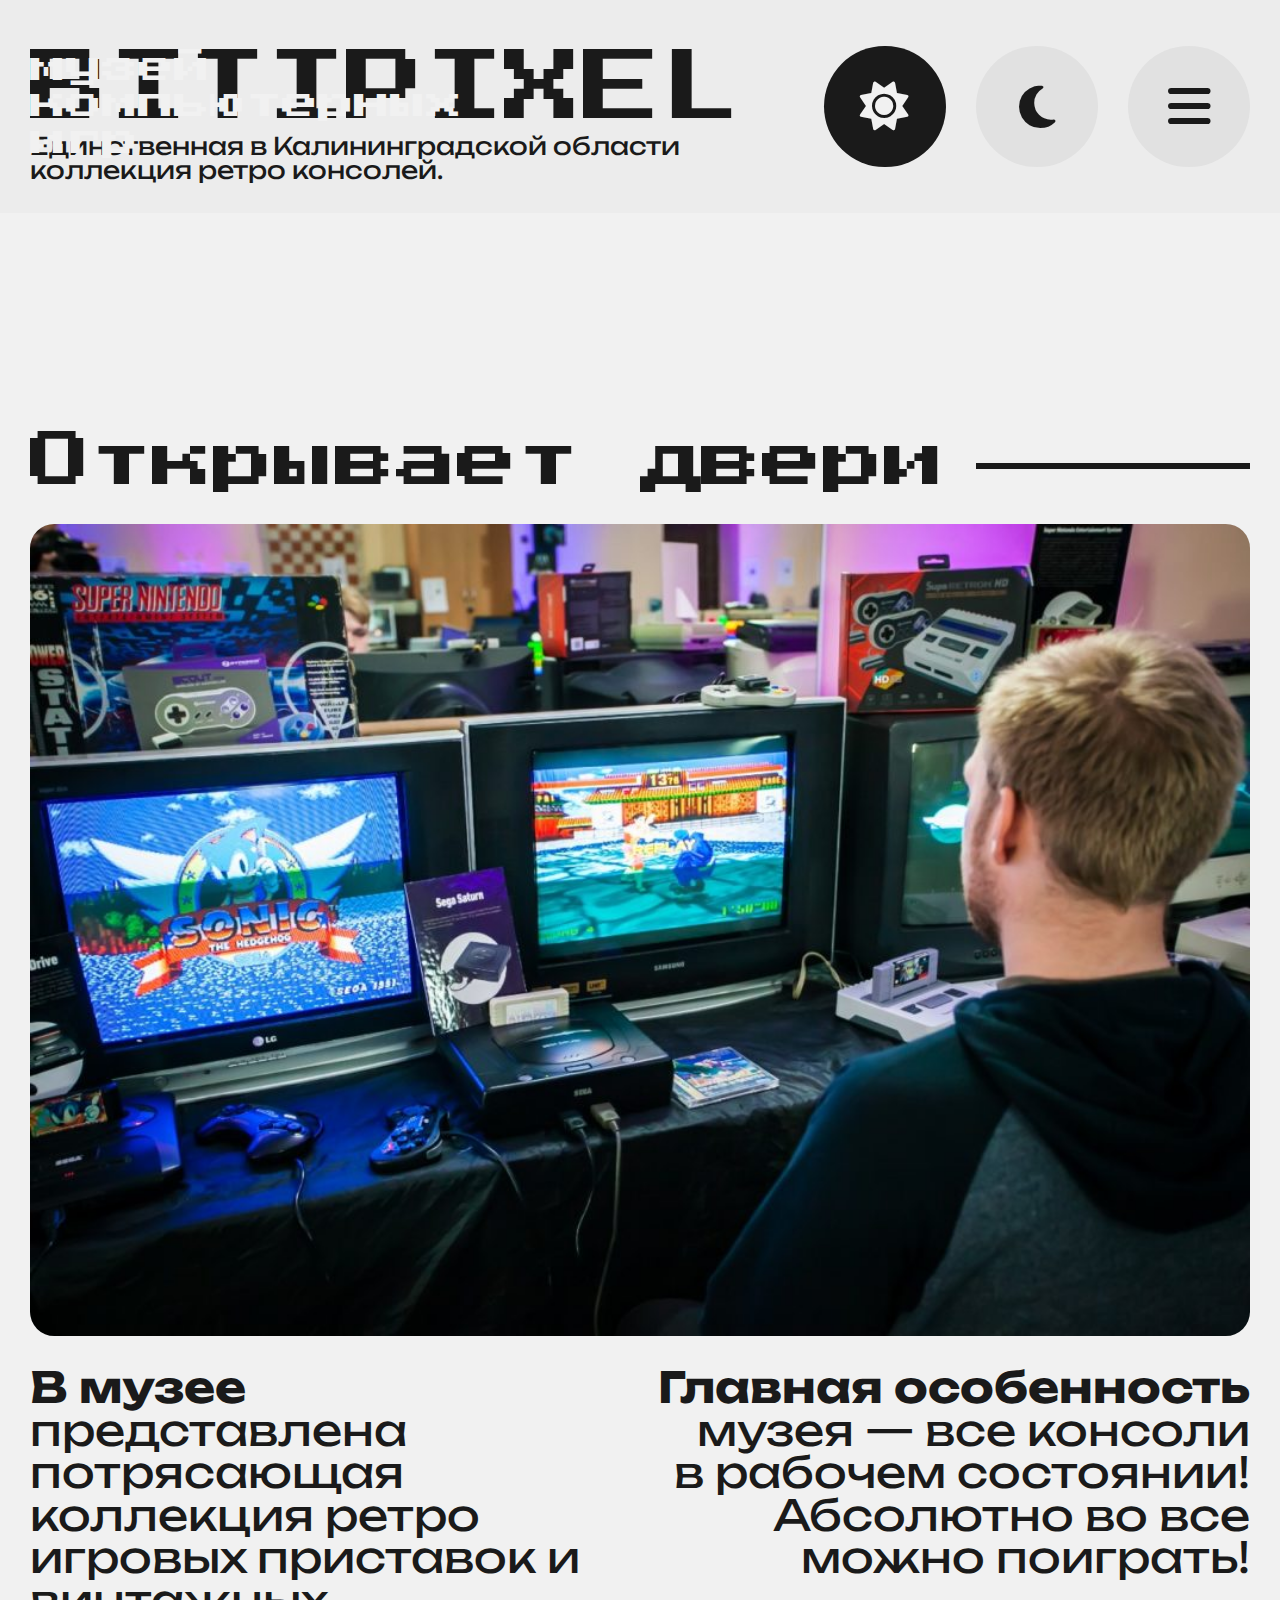
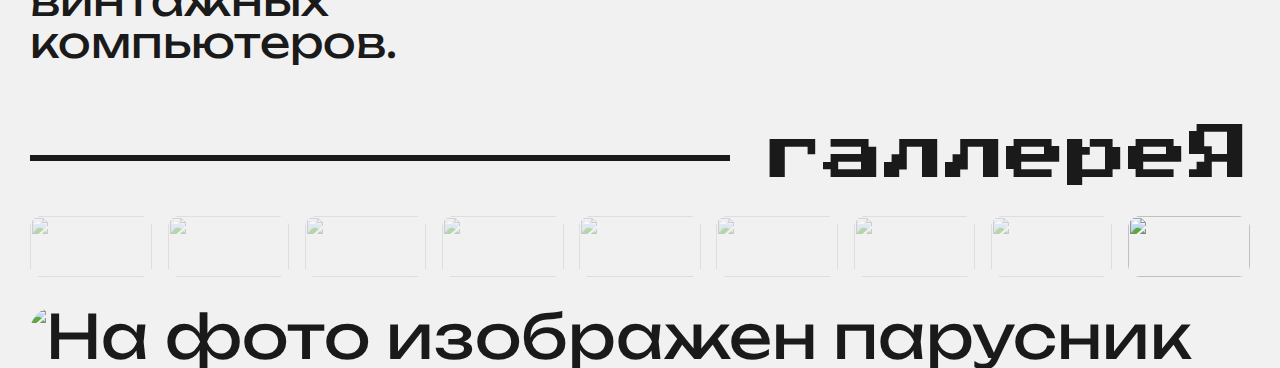
==== app/index.html @ 390ff80f "gallery added" ====
<!DOCTYPE html><html lang="ru"><head><!-- Meta-info--><meta charset="UTF-8"><meta http-equiv="X-UA-Compatible" content="IE=edge"><meta name="viewport" content="width=device-width, initial-scale=1.0"><!-- favicon start ---><link rel="icon" type="image" href="./images/favicon/favicon.svg"><!-- favicon end ---><!-- Stylesheets-links--><link rel="stylesheet" href="./css/style.min.css"><!-- Title and Description--><meta name="description" content="Сайт музея компьютерных игр Bitipixel"><title>Музей компьютерных игр BitIPixel — Главная</title></head><body> <header class="main-header"><div class="main-header__logo"><a class="logo" href="#">bitipixel</a><div class="main-header__title">Единственная в Калининградской области коллекция ретро консолей.</div></div><div class="main-header__buttons"><button class="button__light-theme active-button"></button><button class="button__dark-theme"></button><button class="button__hamburger"></button></div></header><section class="hero-desktop"><video class="desktop-only hero__video" src="../../images/hero-video.webm" width="100%" height="auto" autoplay loop muted></video><p class="hero-desktop__title desktop-only">музей <br> компьютерных <br> игр</p></section><section class="about"><h1 class="about__title title-left">Открывает двери</h1><div class="about__content"><img class="about__image" src="./images/gallery/gallery-image3.jpeg" alt="На фото посетитель играет в приставку"><div class="about__text-container"><p><b>В музее</b> представлена потрясающая коллекция ретро игровых приставок и винтажных компьютеров. 
</p><p class="about__text2"><b>Главная особенность</b> музея — все консоли в рабочем состоянии! Абсолютно во все можно поиграть!</p></div></div></section><section class="gallery"><h2 class="gallery__title title-right">галлереЯ</h2><div class="gallery__switcher"><ul class="previews-list"><li class="preview-item"><img src="../images/gallery/gallery-image1.jpeg" alt=""></li><li class="preview-item"><img src="../images/gallery/gallery-image2.jpeg" alt=""></li><li class="preview-item"><img src="../images/gallery/gallery-image3.jpeg" alt=""></li><li class="preview-item"><img src="../images/gallery/gallery-image4.jpg" alt=""></li><li class="preview-item"><img src="../images/gallery/gallery-image5.jpg" alt=""></li><li class="preview-item"><img src="../images/gallery/gallery-image6.jpg" alt=""></li><li class="preview-item"><img src="../images/gallery/gallery-image7.jpg" alt=""></li><li class="preview-item"><img src="../images/gallery/gallery-image8.jpg" alt=""></li><li class="preview-item active-preview"><img src="../images/gallery/gallery-image9.jpg" alt=""></li></ul><img class="gallery__active-photo" src="../images/gallery/gallery-image9.jpg" alt="На фото изображен парусник" width="375" height="auto"></div></section><script src="../../js/main.min.js"></script></body></html>
---- app/css/style.min.css ----
@import url("https://fonts.googleapis.com/css2?family=Press+Start+2P&family=Unbounded:wght@400;700&display=swap");
@import url("https://cdnjs.cloudflare.com/ajax/libs/font-awesome/6.3.0/css/all.min.css");
body {
  -webkit-box-sizing: border-box;
          box-sizing: border-box;
}

*,
*::before,
*::after {
  -webkit-box-sizing: inherit;
          box-sizing: inherit;
}

img, video {
  max-width: 100%;
  display: block;
}

input,
button,
textarea,
select {
  font: inherit;
}

@media (prefers-reduced-motion: reduce) {
  * {
    -webkit-animation-duration: 0.01ms !important;
            animation-duration: 0.01ms !important;
    -webkit-animation-iteration-count: 1;
            animation-iteration-count: 1;
    -webkit-transition-duration: 0.01ms !important;
         -o-transition-duration: 0.01ms !important;
            transition-duration: 0.01ms !important;
    scroll-behavior: auto !important;
  }
}
/* http://meyerweb.com/eric/tools/css/reset/ 
   v2.0 | 20110126
   License: none (public domain)
*/
html, body, div, span, applet, object, iframe,
h1, h2, h3, h4, h5, h6, p, blockquote, pre,
a, abbr, acronym, address, big, cite, code,
del, dfn, em, img, ins, kbd, q, s, samp,
small, strike, strong, sub, sup, tt, var,
b, u, i, center,
dl, dt, dd, ol, ul, li,
fieldset, form, label, legend,
table, caption, tbody, tfoot, thead, tr, th, td,
article, aside, canvas, details, embed,
figure, figcaption, footer, header, hgroup,
menu, nav, output, ruby, section, summary,
time, mark, audio, video {
  margin: 0;
  padding: 0;
  border: 0;
  font-size: 100%;
  vertical-align: baseline;
}

/* HTML5 display-role reset for older browsers */
article, aside, details, figcaption, figure,
footer, header, hgroup, menu, nav, section {
  display: block;
}

body {
  line-height: 1;
}

table {
  border-collapse: collapse;
  border-spacing: 0;
}

html {
  font-family: "Unbounded", cursive;
  color: #1a1a1a;
  font-size: 4.75vw;
  background-color: #f1f1f1;
  overflow-x: hidden;
  scroll-behavior: smooth;
}

.button {
  border: none;
  background-color: none;
}

@media (min-width: 1000px) {
  .mobile-only {
    display: none !important;
  }
}

.desktop-only {
  display: none !important;
}
@media (min-width: 1000px) {
  .desktop-only {
    display: initial !important;
  }
}

.main-header {
  position: sticky;
  display: -webkit-box;
  display: -ms-flexbox;
  display: flex;
  -webkit-box-pack: justify;
      -ms-flex-pack: justify;
          justify-content: space-between;
  -webkit-box-align: center;
      -ms-flex-align: center;
          align-items: center;
  padding: 0.5rem;
  margin-bottom: 1rem;
  background-color: #ececec;
}

.main-header__logo {
  display: -webkit-box;
  display: -ms-flexbox;
  display: flex;
  -webkit-box-orient: vertical;
  -webkit-box-direction: normal;
      -ms-flex-direction: column;
          flex-direction: column;
}

.main-header__logo .logo {
  padding-top: 0.2rem;
  font-family: "Press Start 2P", cursive;
  color: #1a1a1a;
  font-size: 1.3rem;
  line-height: 1.5rem;
  text-decoration: none;
  text-transform: uppercase;
}

.main-header__title {
  font-size: 0.4rem;
}

.main-header__buttons {
  display: -webkit-box;
  display: -ms-flexbox;
  display: flex;
  -webkit-box-pack: space-evenly;
      -ms-flex-pack: space-evenly;
          justify-content: space-evenly;
  -webkit-box-align: center;
      -ms-flex-align: center;
          align-items: center;
  gap: 0.5rem;
}

.button__light-theme,
.button__dark-theme,
.button__hamburger {
  position: relative;
  border: none;
  border-radius: 50%;
  padding: 1rem;
  background-color: #e1e1e1;
  color: #1a1a1a;
}

.button__dark-theme::before {
  position: absolute;
  top: calc(50% - 0.38rem);
  right: calc(50% - 0.3rem);
  display: inline-block;
  font: var(--fa-font-solid);
  font-size: 0.8rem;
  content: "\f186";
  cursor: pointer;
  text-rendering: auto;
  -webkit-font-smoothing: antialiased;
}

.button__light-theme::before {
  position: absolute;
  top: calc(50% - 0.4rem);
  right: calc(50% - 0.4rem);
  display: inline-block;
  font: var(--fa-font-solid);
  font-size: 0.8rem;
  content: "\f185";
  cursor: pointer;
  text-rendering: auto;
  -webkit-font-smoothing: antialiased;
}

.button__hamburger::before {
  position: absolute;
  top: calc(50% - 0.4rem);
  right: calc(50% - 0.36rem);
  display: inline-block;
  font: var(--fa-font-solid);
  font-size: 0.8rem;
  content: "\f0c9";
  cursor: pointer;
  text-rendering: auto;
  -webkit-font-smoothing: antialiased;
}

.active-button {
  background-color: #1a1a1a;
  color: #f1f1f1;
}

.hero-desktop {
  position: relative;
  padding-inline: 0.5rem;
}

.hero-desktop__video {
  border-radius: 0.5rem;
}

.hero-desktop__title {
  padding-left: 0.5rem;
  position: absolute;
  top: calc(50% - 5rem);
  left: 0;
  font-family: "Press Start 2P", cursive;
  color: #f1f1f1;
  font-size: 0.6rem;
}

.about {
  padding-inline: 0.5rem;
  padding-bottom: 1rem;
}

.about__title {
  margin-bottom: 0.5rem;
}

.about__content {
  display: -webkit-box;
  display: -ms-flexbox;
  display: flex;
  -webkit-box-orient: vertical;
  -webkit-box-direction: normal;
      -ms-flex-direction: column;
          flex-direction: column;
  gap: 0.5rem;
}
.about__content img {
  width: 100vw;
  border-radius: 0.4rem;
}

.about__text-container {
  display: -webkit-box;
  display: -ms-flexbox;
  display: flex;
  -webkit-box-pack: justify;
      -ms-flex-pack: justify;
          justify-content: space-between;
  gap: 0.5rem;
}

.about__text-container p {
  font-size: 0.7em;
}

.about__text2 {
  text-align: right;
}

.gallery {
  padding-inline: 0.5rem;
}

.gallery__title {
  margin-bottom: 0.5rem;
}

.gallery__title.title-right::after {
  width: 11.5rem;
}

.gallery__switcher {
  display: -webkit-box;
  display: -ms-flexbox;
  display: flex;
  -webkit-box-orient: vertical;
  -webkit-box-direction: normal;
      -ms-flex-direction: column;
          flex-direction: column;
  gap: 0.5rem;
}

.previews-list {
  display: -webkit-box;
  display: -ms-flexbox;
  display: flex;
  -webkit-box-pack: justify;
      -ms-flex-pack: justify;
          justify-content: space-between;
  list-style: none;
}

.preview-item {
  position: relative;
}

.preview-item::after {
  position: absolute;
  top: 0;
  width: 2rem;
  height: 1rem;
  border-radius: 0.2rem;
  content: "";
  background-color: #f1f1f1;
  opacity: 0.6;
}

.preview-item.active-preview::after {
  opacity: 0;
}

.preview-item img {
  width: 2rem;
  height: 1rem;
  border-radius: 0.2rem;
}

.gallery__active-photo {
  width: 100vw;
  border-radius: 0.4rem;
}

.title-left {
  position: relative;
  background-color: #f1f1f1;
  font-family: "Press Start 2P", cursive;
  font-size: 1rem;
  font-weight: 400;
}
.title-left::after {
  position: absolute;
  top: 0.5em;
  right: 0;
  width: 4.5rem;
  height: 0.1em;
  background-color: #1a1a1a;
  content: "";
}

.title-right {
  position: relative;
  background-color: #f1f1f1;
  font-family: "Press Start 2P", cursive;
  font-size: 1rem;
  font-weight: 400;
  text-align: right;
}
.title-right::after {
  position: absolute;
  top: 0.5em;
  left: 0;
  width: 4.5rem;
  height: 0.1em;
  background-color: #1a1a1a;
  content: "";
}
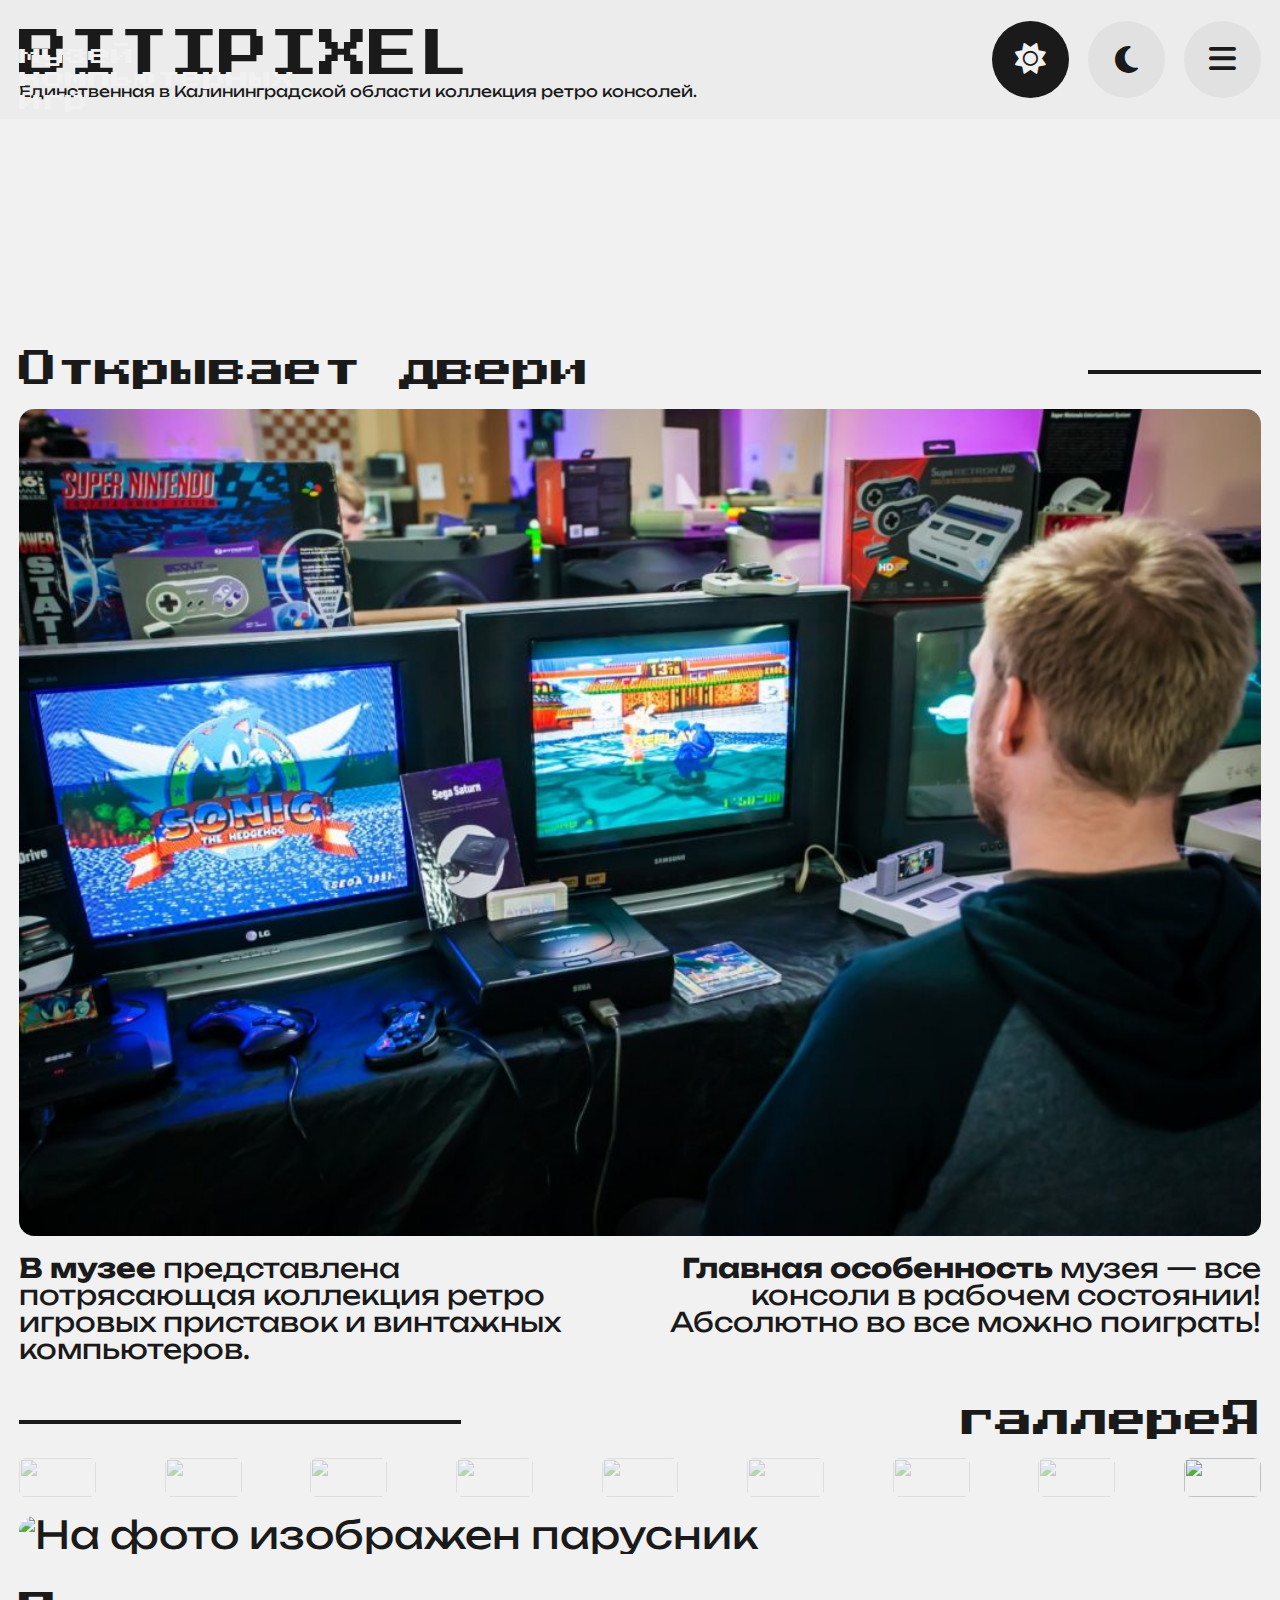
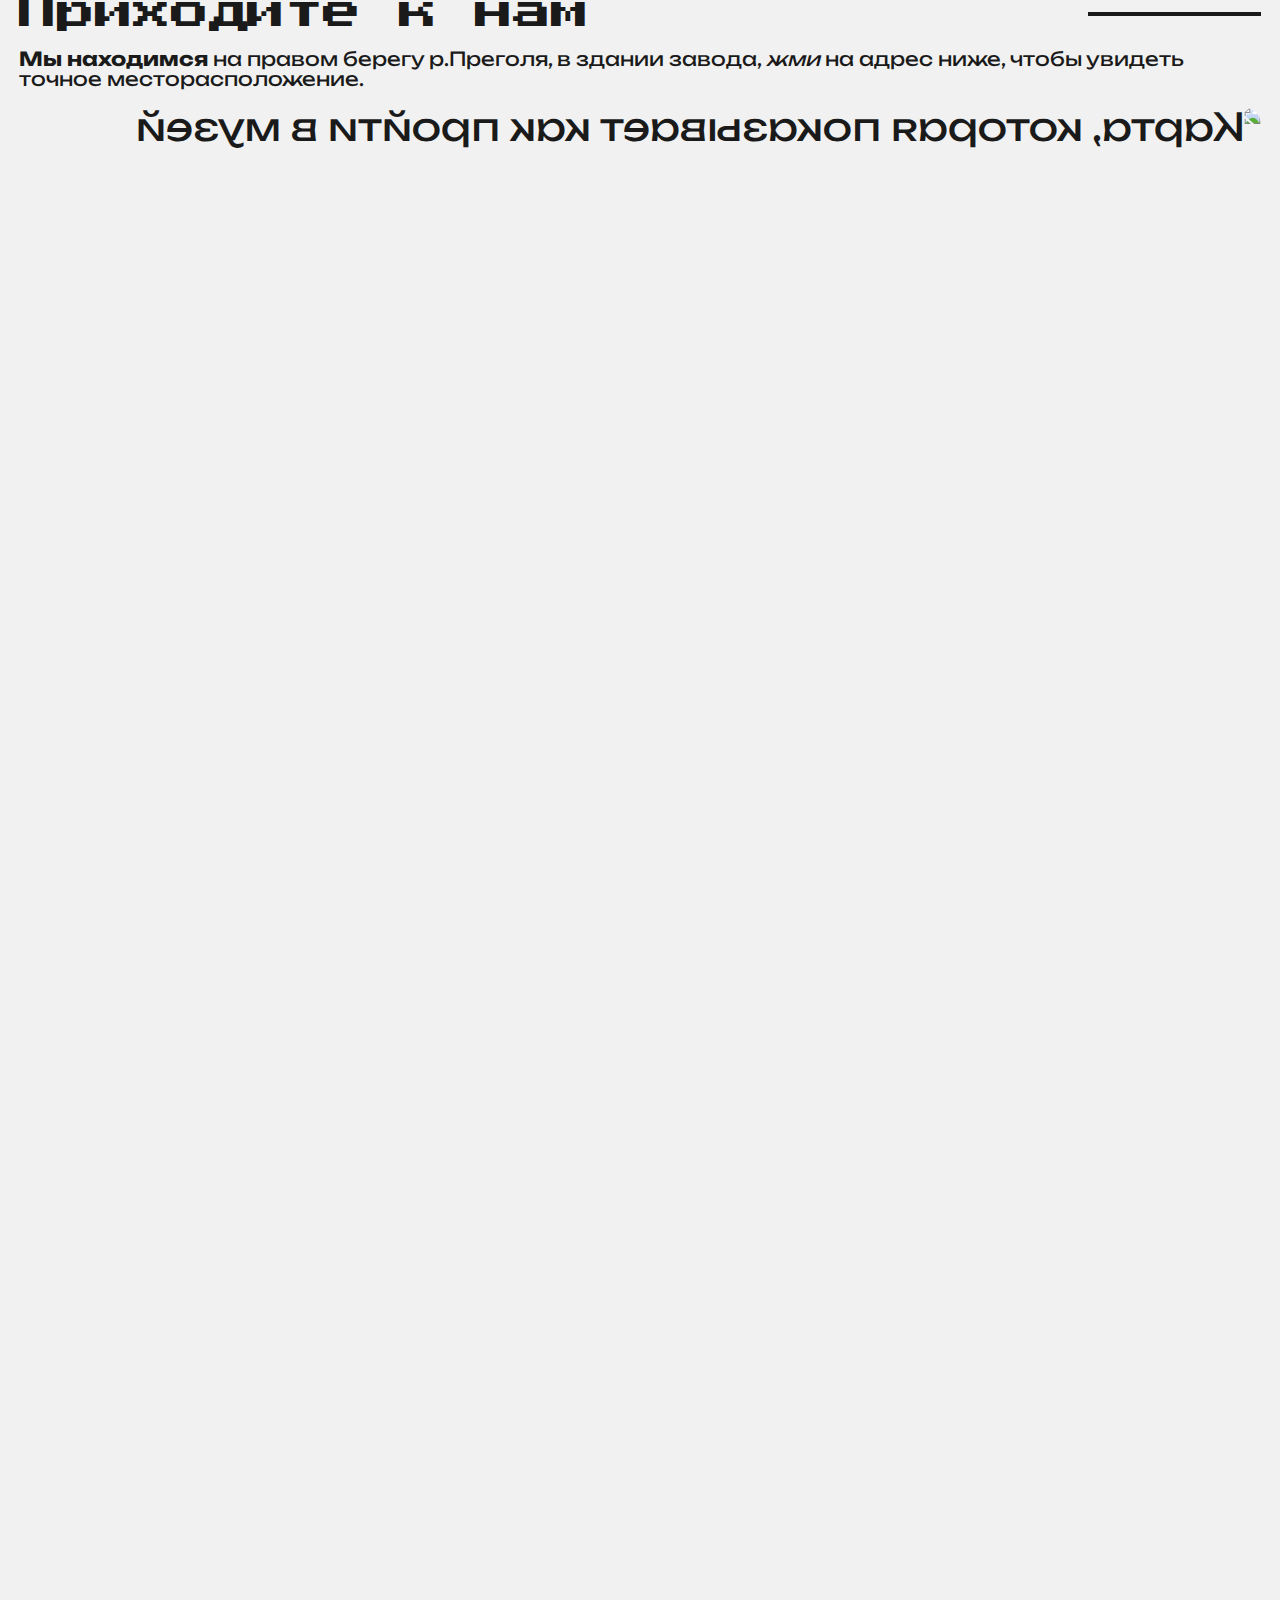
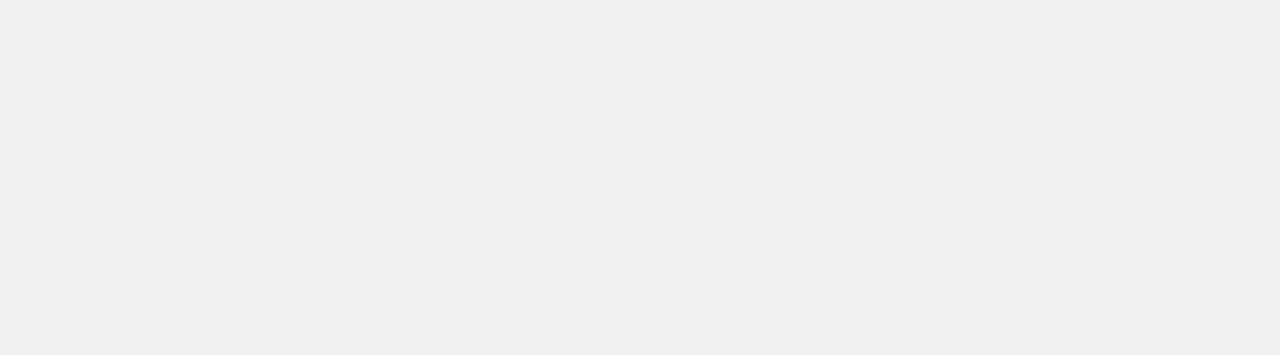
==== commit 2f9afc8b: "contacts added" ====
--- a/app/index.html
+++ b/app/index.html
@@ -1,2 +1,2 @@
 <!DOCTYPE html><html lang="ru"><head><!-- Meta-info--><meta charset="UTF-8"><meta http-equiv="X-UA-Compatible" content="IE=edge"><meta name="viewport" content="width=device-width, initial-scale=1.0"><!-- favicon start ---><link rel="icon" type="image" href="./images/favicon/favicon.svg"><!-- favicon end ---><!-- Stylesheets-links--><link rel="stylesheet" href="./css/style.min.css"><!-- Title and Description--><meta name="description" content="Сайт музея компьютерных игр Bitipixel"><title>Музей компьютерных игр BitIPixel — Главная</title></head><body> <header class="main-header"><div class="main-header__logo"><a class="logo" href="#">bitipixel</a><div class="main-header__title">Единственная в Калининградской области коллекция ретро консолей.</div></div><div class="main-header__buttons"><button class="button__light-theme active-button"></button><button class="button__dark-theme"></button><button class="button__hamburger"></button></div></header><section class="hero-desktop"><video class="desktop-only hero__video" src="../../images/hero-video.webm" width="100%" height="auto" autoplay loop muted></video><p class="hero-desktop__title desktop-only">музей <br> компьютерных <br> игр</p></section><section class="about"><h1 class="about__title title-left">Открывает двери</h1><div class="about__content"><img class="about__image" src="./images/gallery/gallery-image3.jpeg" alt="На фото посетитель играет в приставку"><div class="about__text-container"><p><b>В музее</b> представлена потрясающая коллекция ретро игровых приставок и винтажных компьютеров. 
-</p><p class="about__text2"><b>Главная особенность</b> музея — все консоли в рабочем состоянии! Абсолютно во все можно поиграть!</p></div></div></section><section class="gallery"><h2 class="gallery__title title-right">галлереЯ</h2><div class="gallery__switcher"><ul class="previews-list"><li class="preview-item"><img src="../images/gallery/gallery-image1.jpeg" alt=""></li><li class="preview-item"><img src="../images/gallery/gallery-image2.jpeg" alt=""></li><li class="preview-item"><img src="../images/gallery/gallery-image3.jpeg" alt=""></li><li class="preview-item"><img src="../images/gallery/gallery-image4.jpg" alt=""></li><li class="preview-item"><img src="../images/gallery/gallery-image5.jpg" alt=""></li><li class="preview-item"><img src="../images/gallery/gallery-image6.jpg" alt=""></li><li class="preview-item"><img src="../images/gallery/gallery-image7.jpg" alt=""></li><li class="preview-item"><img src="../images/gallery/gallery-image8.jpg" alt=""></li><li class="preview-item active-preview"><img src="../images/gallery/gallery-image9.jpg" alt=""></li></ul><img class="gallery__active-photo" src="../images/gallery/gallery-image9.jpg" alt="На фото изображен парусник" width="375" height="auto"></div></section><script src="../../js/main.min.js"></script></body></html>+</p><p class="about__text2"><b>Главная особенность</b> музея — все консоли в рабочем состоянии! Абсолютно во все можно поиграть!</p></div></div></section><section class="gallery"><h2 class="gallery__title title-right">галлереЯ</h2><div class="gallery__switcher"><ul class="previews-list"><li class="preview-item"><img src="../images/gallery/gallery-image1.jpeg" alt=""></li><li class="preview-item"><img src="../images/gallery/gallery-image2.jpeg" alt=""></li><li class="preview-item"><img src="../images/gallery/gallery-image3.jpeg" alt=""></li><li class="preview-item"><img src="../images/gallery/gallery-image4.jpg" alt=""></li><li class="preview-item"><img src="../images/gallery/gallery-image5.jpg" alt=""></li><li class="preview-item"><img src="../images/gallery/gallery-image6.jpg" alt=""></li><li class="preview-item"><img src="../images/gallery/gallery-image7.jpg" alt=""></li><li class="preview-item"><img src="../images/gallery/gallery-image8.jpg" alt=""></li><li class="preview-item active-preview"><img src="../images/gallery/gallery-image9.jpg" alt=""></li></ul><img class="gallery__active-photo" src="../images/gallery/gallery-image9.jpg" alt="На фото изображен парусник" width="375" height="auto"></div></section><section class="contacts"><h2 class="contacts__title title-left">Приходите к нам</h2><p class="contacts__subtitle"><b>Мы находимся</b> на правом берегу р.Преголя, в здании завода, <i>жми</i> на адрес ниже, чтобы увидеть точное месторасположение.</p><div class="contacts__content"><img class="contacts__image" src="../images/contacts/map3.jpg" alt="Карта, которая показывает как пройти в музей" width="300" height="400"><ul class="contacts__list"> <li class="contacts__item"><h3>Адрес:</h3><p><a href="https://www.google.com/maps/place/%D0%9C%D1%83%D0%B7%D0%B5%D0%B9+%D0%BA%D0%BE%D0%BC%D0%BF%D1%8C%D1%8E%D1%82%D0%B5%D1%80%D0%BD%D1%8B%D1%85+%D0%B8%D0%B3%D1%80+BIT'%D0%B8'PIXEL/@54.7054798,20.5435743,18.82z/data=!4m5!3m4!1s0x46e33d9425055555:0x6fe13cfa3daaf96d!8m2!3d54.705657!4d20.5445351?coh=164777&amp;entry=tt">ул. Ялтинская, 2оП Калининград</a></p></li><li class="contacts__item"><h3>Часы работы:</h3><p>Пятница — воскресенье: 12:00–22:00</p></li><li class="contacts__item"><h3>Билеты:</h3><p>300 руб. с человека Приобретаются на месте</p></li></ul></div></section><footer class="main-footer"><ul class="main-footer__socials-list"><li class="main-footer__socials-item"></li><li class="main-footer__socials-item"></li><li class="main-footer__socials-item"></li></ul></footer><script src="../../js/main.min.js"></script></body></html>--- a/app/css/style.min.css
+++ b/app/css/style.min.css
@@ -83,6 +83,21 @@
   overflow-x: hidden;
   scroll-behavior: smooth;
 }
+@media (min-width: 600px) {
+  html {
+    font-size: 4vw;
+  }
+}
+@media (min-width: 1000px) {
+  html {
+    font-size: 3vw;
+  }
+}
+@media (min-width: 1800px) {
+  html {
+    font-size: 2vw;
+  }
+}
 
 .button {
   border: none;
@@ -215,6 +230,7 @@
 .hero-desktop {
   position: relative;
   padding-inline: 0.5rem;
+  margin-bottom: 1rem;
 }
 
 .hero-desktop__video {
@@ -233,7 +249,7 @@
 
 .about {
   padding-inline: 0.5rem;
-  padding-bottom: 1rem;
+  margin-bottom: 1rem;
 }
 
 .about__title {
@@ -275,6 +291,7 @@
 
 .gallery {
   padding-inline: 0.5rem;
+  margin-bottom: 1rem;
 }
 
 .gallery__title {
@@ -300,6 +317,8 @@
   display: -webkit-box;
   display: -ms-flexbox;
   display: flex;
+  -ms-flex-wrap: wrap;
+      flex-wrap: wrap;
   -webkit-box-pack: justify;
       -ms-flex-pack: justify;
           justify-content: space-between;
@@ -336,6 +355,83 @@
   border-radius: 0.4rem;
 }
 
+.contacts {
+  padding-inline: 0.5rem;
+}
+
+.contacts__title {
+  margin-bottom: 0.5rem;
+}
+
+.contacts__subtitle {
+  margin-bottom: 0.5rem;
+  font-size: 0.5rem;
+}
+
+.contacts__content {
+  position: relative;
+}
+
+.contacts__image {
+  width: 100%;
+  height: auto;
+  border-radius: 0.4rem;
+  -webkit-transform: scaleX(-1);
+      -ms-transform: scaleX(-1);
+          transform: scaleX(-1);
+}
+
+.contacts__list {
+  position: absolute;
+  top: 50%;
+  left: 0.5rem;
+  -webkit-transform: translate(0, -50%);
+      -ms-transform: translate(0, -50%);
+          transform: translate(0, -50%);
+  display: -webkit-box;
+  display: -ms-flexbox;
+  display: flex;
+  -webkit-box-orient: vertical;
+  -webkit-box-direction: normal;
+      -ms-flex-direction: column;
+          flex-direction: column;
+}
+
+.contacts__item {
+  width: 33.3vw;
+  list-style: none;
+  color: #f1f1f1;
+}
+
+.contacts__item a {
+  color: #f1f1f1;
+  text-decoration: none;
+}
+
+.contacts__item:not(:last-child) {
+  margin-bottom: 0.5rem;
+}
+
+.contacts__item h3 {
+  margin-bottom: 0.25rem;
+  font-size: 0.7rem;
+}
+
+.contacts__item p {
+  font-size: 0.4em;
+  line-height: 1.3em;
+}
+
+.contacts iframe {
+  width: 100%;
+  height: 30vh;
+}
+
+.main-footer {
+  padding: 0.5rem;
+  margin-top: 1rem;
+}
+
 .title-left {
   position: relative;
   background-color: #f1f1f1;
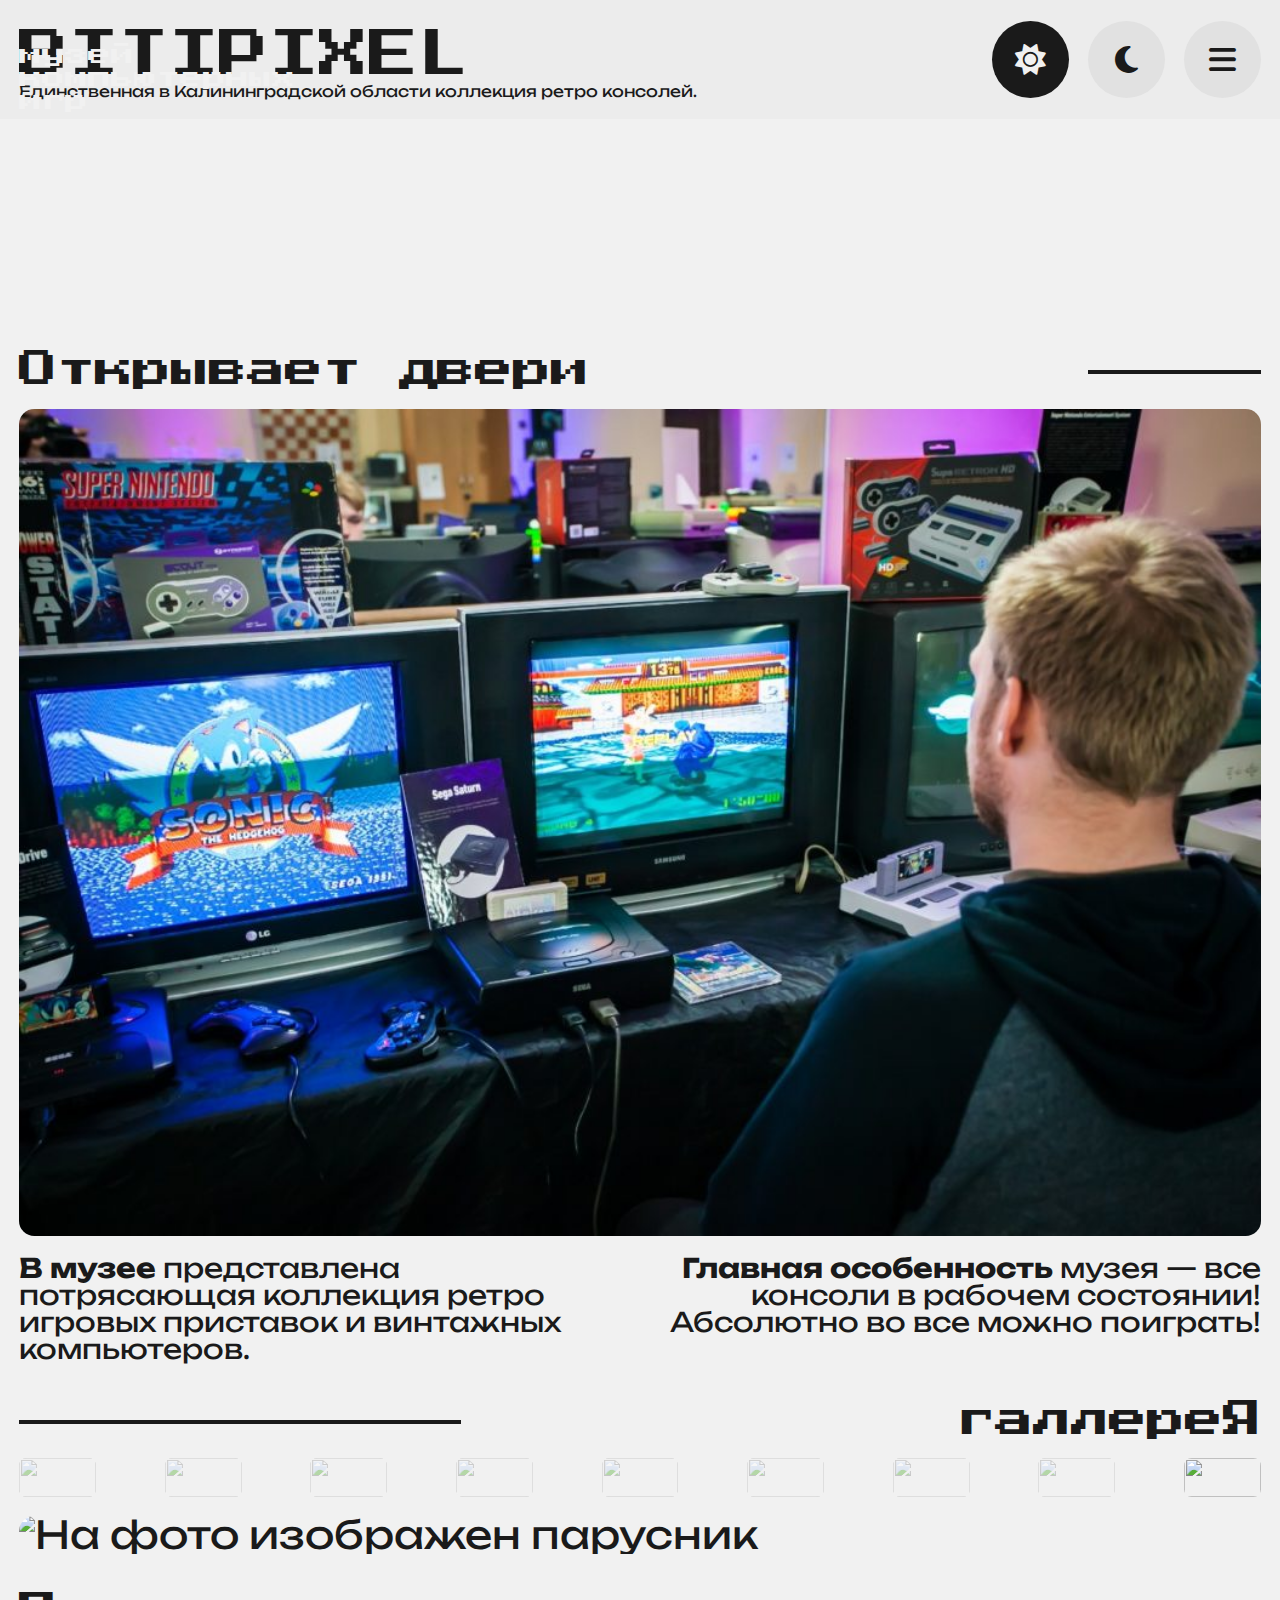
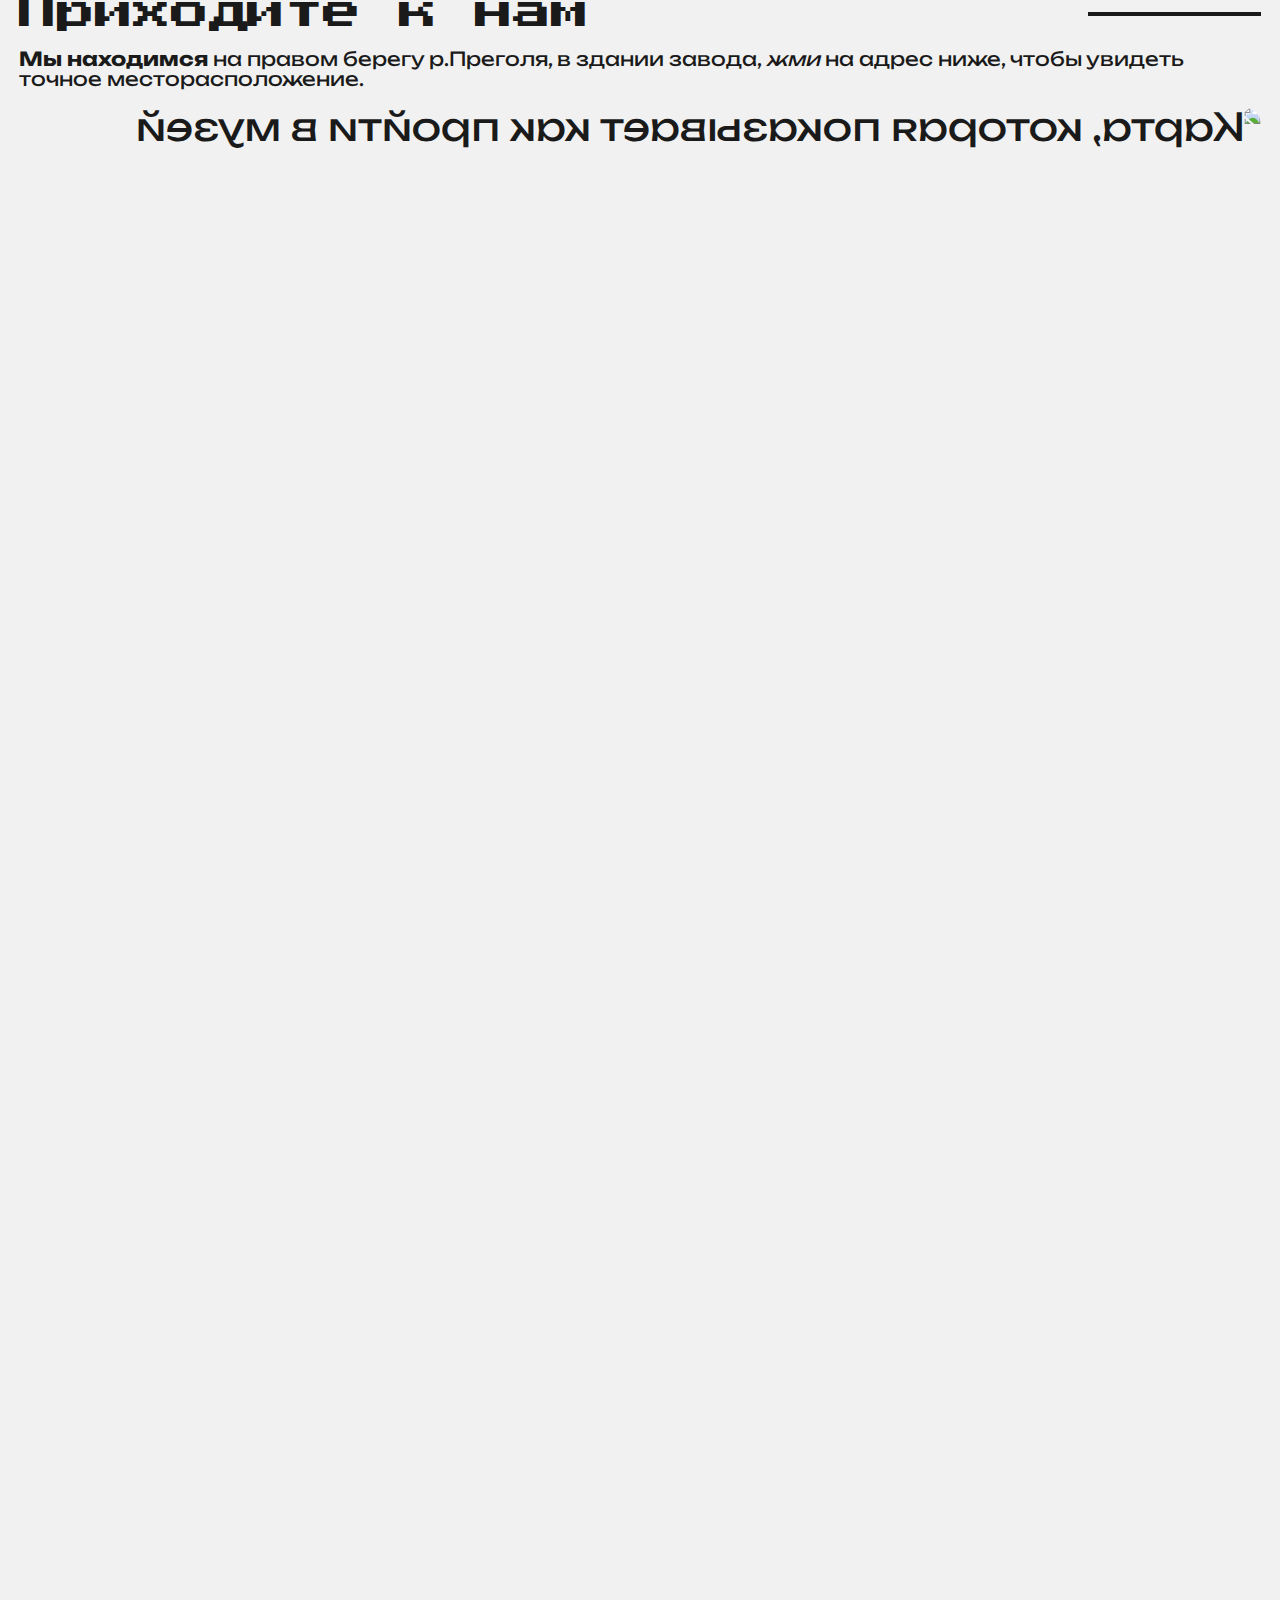
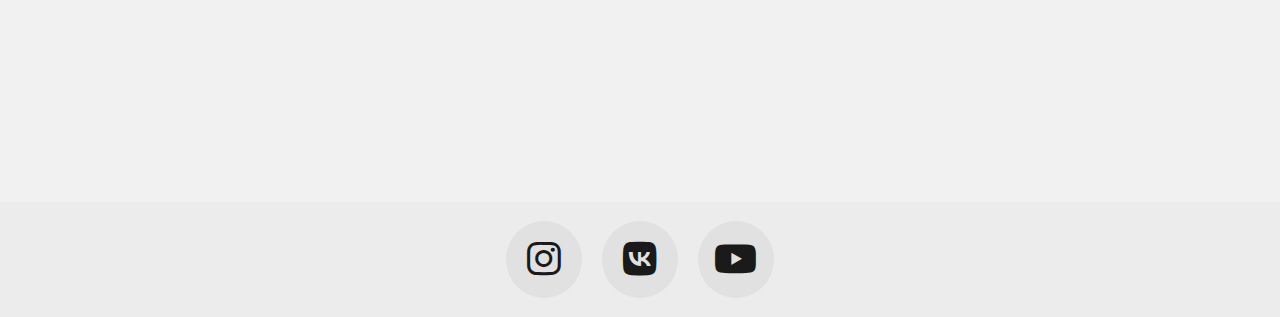
==== commit ab392b96: "footer added" ====
--- a/app/index.html
+++ b/app/index.html
@@ -1,2 +1,2 @@
 <!DOCTYPE html><html lang="ru"><head><!-- Meta-info--><meta charset="UTF-8"><meta http-equiv="X-UA-Compatible" content="IE=edge"><meta name="viewport" content="width=device-width, initial-scale=1.0"><!-- favicon start ---><link rel="icon" type="image" href="./images/favicon/favicon.svg"><!-- favicon end ---><!-- Stylesheets-links--><link rel="stylesheet" href="./css/style.min.css"><!-- Title and Description--><meta name="description" content="Сайт музея компьютерных игр Bitipixel"><title>Музей компьютерных игр BitIPixel — Главная</title></head><body> <header class="main-header"><div class="main-header__logo"><a class="logo" href="#">bitipixel</a><div class="main-header__title">Единственная в Калининградской области коллекция ретро консолей.</div></div><div class="main-header__buttons"><button class="button__light-theme active-button"></button><button class="button__dark-theme"></button><button class="button__hamburger"></button></div></header><section class="hero-desktop"><video class="desktop-only hero__video" src="../../images/hero-video.webm" width="100%" height="auto" autoplay loop muted></video><p class="hero-desktop__title desktop-only">музей <br> компьютерных <br> игр</p></section><section class="about"><h1 class="about__title title-left">Открывает двери</h1><div class="about__content"><img class="about__image" src="./images/gallery/gallery-image3.jpeg" alt="На фото посетитель играет в приставку"><div class="about__text-container"><p><b>В музее</b> представлена потрясающая коллекция ретро игровых приставок и винтажных компьютеров. 
-</p><p class="about__text2"><b>Главная особенность</b> музея — все консоли в рабочем состоянии! Абсолютно во все можно поиграть!</p></div></div></section><section class="gallery"><h2 class="gallery__title title-right">галлереЯ</h2><div class="gallery__switcher"><ul class="previews-list"><li class="preview-item"><img src="../images/gallery/gallery-image1.jpeg" alt=""></li><li class="preview-item"><img src="../images/gallery/gallery-image2.jpeg" alt=""></li><li class="preview-item"><img src="../images/gallery/gallery-image3.jpeg" alt=""></li><li class="preview-item"><img src="../images/gallery/gallery-image4.jpg" alt=""></li><li class="preview-item"><img src="../images/gallery/gallery-image5.jpg" alt=""></li><li class="preview-item"><img src="../images/gallery/gallery-image6.jpg" alt=""></li><li class="preview-item"><img src="../images/gallery/gallery-image7.jpg" alt=""></li><li class="preview-item"><img src="../images/gallery/gallery-image8.jpg" alt=""></li><li class="preview-item active-preview"><img src="../images/gallery/gallery-image9.jpg" alt=""></li></ul><img class="gallery__active-photo" src="../images/gallery/gallery-image9.jpg" alt="На фото изображен парусник" width="375" height="auto"></div></section><section class="contacts"><h2 class="contacts__title title-left">Приходите к нам</h2><p class="contacts__subtitle"><b>Мы находимся</b> на правом берегу р.Преголя, в здании завода, <i>жми</i> на адрес ниже, чтобы увидеть точное месторасположение.</p><div class="contacts__content"><img class="contacts__image" src="../images/contacts/map3.jpg" alt="Карта, которая показывает как пройти в музей" width="300" height="400"><ul class="contacts__list"> <li class="contacts__item"><h3>Адрес:</h3><p><a href="https://www.google.com/maps/place/%D0%9C%D1%83%D0%B7%D0%B5%D0%B9+%D0%BA%D0%BE%D0%BC%D0%BF%D1%8C%D1%8E%D1%82%D0%B5%D1%80%D0%BD%D1%8B%D1%85+%D0%B8%D0%B3%D1%80+BIT'%D0%B8'PIXEL/@54.7054798,20.5435743,18.82z/data=!4m5!3m4!1s0x46e33d9425055555:0x6fe13cfa3daaf96d!8m2!3d54.705657!4d20.5445351?coh=164777&amp;entry=tt">ул. Ялтинская, 2оП Калининград</a></p></li><li class="contacts__item"><h3>Часы работы:</h3><p>Пятница — воскресенье: 12:00–22:00</p></li><li class="contacts__item"><h3>Билеты:</h3><p>300 руб. с человека Приобретаются на месте</p></li></ul></div></section><footer class="main-footer"><ul class="main-footer__socials-list"><li class="main-footer__socials-item"></li><li class="main-footer__socials-item"></li><li class="main-footer__socials-item"></li></ul></footer><script src="../../js/main.min.js"></script></body></html>+</p><p class="about__text2"><b>Главная особенность</b> музея — все консоли в рабочем состоянии! Абсолютно во все можно поиграть!</p></div></div></section><section class="gallery"><h2 class="gallery__title title-right">галлереЯ</h2><div class="gallery__switcher"><ul class="previews-list"><li class="preview-item"><img src="../images/gallery/gallery-image1.jpeg" alt=""></li><li class="preview-item"><img src="../images/gallery/gallery-image2.jpeg" alt=""></li><li class="preview-item"><img src="../images/gallery/gallery-image3.jpeg" alt=""></li><li class="preview-item"><img src="../images/gallery/gallery-image4.jpg" alt=""></li><li class="preview-item"><img src="../images/gallery/gallery-image5.jpg" alt=""></li><li class="preview-item"><img src="../images/gallery/gallery-image6.jpg" alt=""></li><li class="preview-item"><img src="../images/gallery/gallery-image7.jpg" alt=""></li><li class="preview-item"><img src="../images/gallery/gallery-image8.jpg" alt=""></li><li class="preview-item active-preview"><img src="../images/gallery/gallery-image9.jpg" alt=""></li></ul><img class="gallery__active-photo" src="../images/gallery/gallery-image9.jpg" alt="На фото изображен парусник" width="375" height="auto"></div></section><section class="contacts"><h2 class="contacts__title title-left">Приходите к нам</h2><p class="contacts__subtitle"><b>Мы находимся</b> на правом берегу р.Преголя, в здании завода, <i>жми</i> на адрес ниже, чтобы увидеть точное месторасположение.</p><div class="contacts__content"><img class="contacts__image" src="../images/contacts/map3.jpg" alt="Карта, которая показывает как пройти в музей" width="300" height="400"><ul class="contacts__list"> <li class="contacts__item"><h3>Адрес:</h3><p><a href="https://www.google.com/maps/place/%D0%9C%D1%83%D0%B7%D0%B5%D0%B9+%D0%BA%D0%BE%D0%BC%D0%BF%D1%8C%D1%8E%D1%82%D0%B5%D1%80%D0%BD%D1%8B%D1%85+%D0%B8%D0%B3%D1%80+BIT'%D0%B8'PIXEL/@54.7054798,20.5435743,18.82z/data=!4m5!3m4!1s0x46e33d9425055555:0x6fe13cfa3daaf96d!8m2!3d54.705657!4d20.5445351?coh=164777&amp;entry=tt">ул. Ялтинская, 2оП Калининград</a></p></li><li class="contacts__item"><h3>Часы работы:</h3><p>Пятница — воскресенье: 12:00–22:00</p></li><li class="contacts__item"><h3>Билеты:</h3><p>300 руб. с человека Приобретаются на месте</p></li></ul></div></section><footer class="main-footer"><ul class="main-footer__socials-list"><li class="main-footer__socials-item"><a class="instagram" href="#"></a></li><li class="main-footer__socials-item"><a class="vkontakte" href="#"></a></li><li class="main-footer__socials-item"><a class="youtube" href="#"></a></li></ul></footer><script src="../../js/main.min.js"></script></body></html>--- a/app/css/style.min.css
+++ b/app/css/style.min.css
@@ -185,9 +185,9 @@
 
 .button__dark-theme::before {
   position: absolute;
-  top: calc(50% - 0.38rem);
-  right: calc(50% - 0.3rem);
-  display: inline-block;
+  -webkit-transform: translate(-50%, -50%);
+      -ms-transform: translate(-50%, -50%);
+          transform: translate(-50%, -50%);
   font: var(--fa-font-solid);
   font-size: 0.8rem;
   content: "\f186";
@@ -198,9 +198,9 @@
 
 .button__light-theme::before {
   position: absolute;
-  top: calc(50% - 0.4rem);
-  right: calc(50% - 0.4rem);
-  display: inline-block;
+  -webkit-transform: translate(-50%, -50%);
+      -ms-transform: translate(-50%, -50%);
+          transform: translate(-50%, -50%);
   font: var(--fa-font-solid);
   font-size: 0.8rem;
   content: "\f185";
@@ -211,9 +211,9 @@
 
 .button__hamburger::before {
   position: absolute;
-  top: calc(50% - 0.4rem);
-  right: calc(50% - 0.36rem);
-  display: inline-block;
+  -webkit-transform: translate(-50%, -50%);
+      -ms-transform: translate(-50%, -50%);
+          transform: translate(-50%, -50%);
   font: var(--fa-font-solid);
   font-size: 0.8rem;
   content: "\f0c9";
@@ -430,6 +430,55 @@
 .main-footer {
   padding: 0.5rem;
   margin-top: 1rem;
+  display: -webkit-box;
+  display: -ms-flexbox;
+  display: flex;
+  -webkit-box-pack: center;
+      -ms-flex-pack: center;
+          justify-content: center;
+  background-color: #ececec;
+}
+
+.main-footer__socials-list {
+  display: -webkit-box;
+  display: -ms-flexbox;
+  display: flex;
+  gap: 0.5rem;
+  list-style: none;
+}
+
+.main-footer__socials-item a {
+  position: relative;
+  display: block;
+  border: none;
+  border-radius: 50%;
+  padding: 1rem;
+  background-color: #e1e1e1;
+  color: #1a1a1a;
+}
+
+.main-footer__socials-item a::before {
+  position: absolute;
+  -webkit-transform: translate(-50%, -50%);
+      -ms-transform: translate(-50%, -50%);
+          transform: translate(-50%, -50%);
+  font: var(--fa-font-brands);
+  font-size: 1rem;
+  cursor: pointer;
+  text-rendering: auto;
+  -webkit-font-smoothing: antialiased;
+}
+
+.main-footer__socials-item a.instagram::before {
+  content: "\f16d";
+}
+
+.main-footer__socials-item a.vkontakte::before {
+  content: "\f189";
+}
+
+.main-footer__socials-item a.youtube::before {
+  content: "\f167";
 }
 
 .title-left {
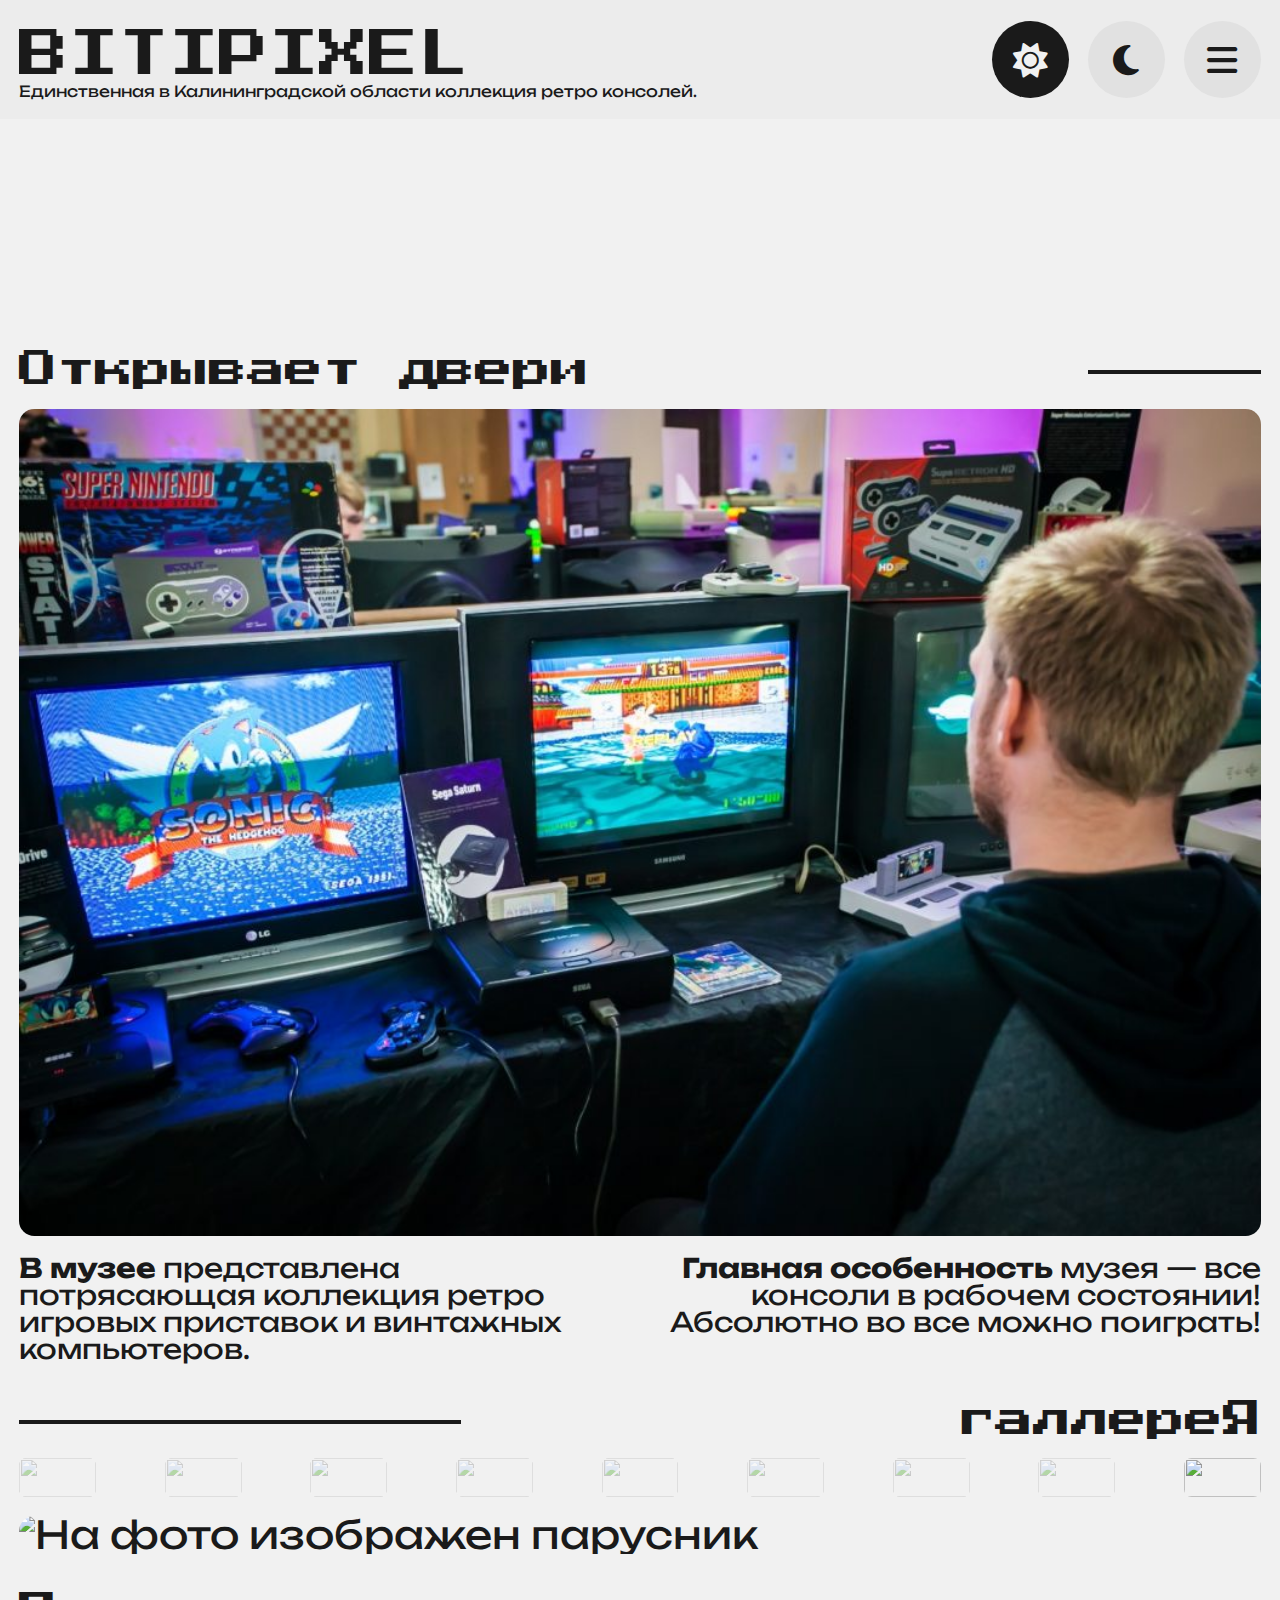
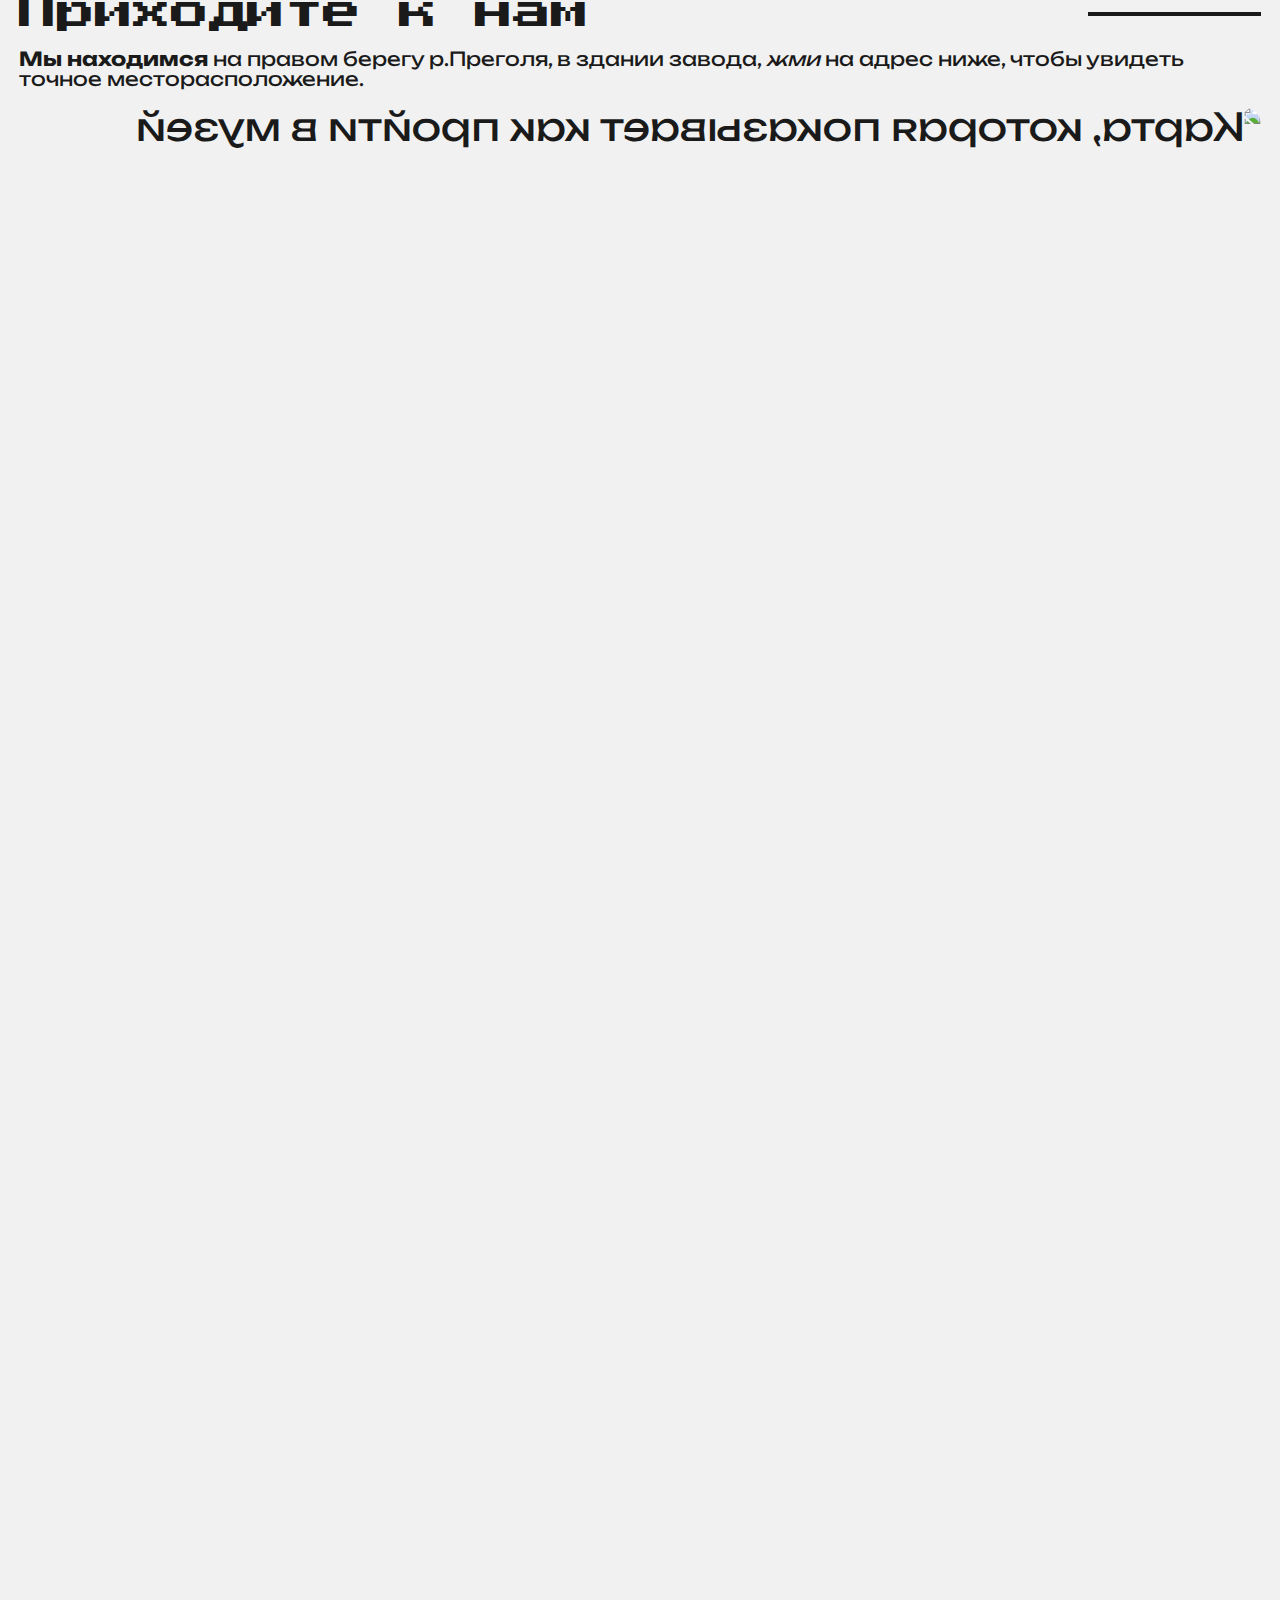
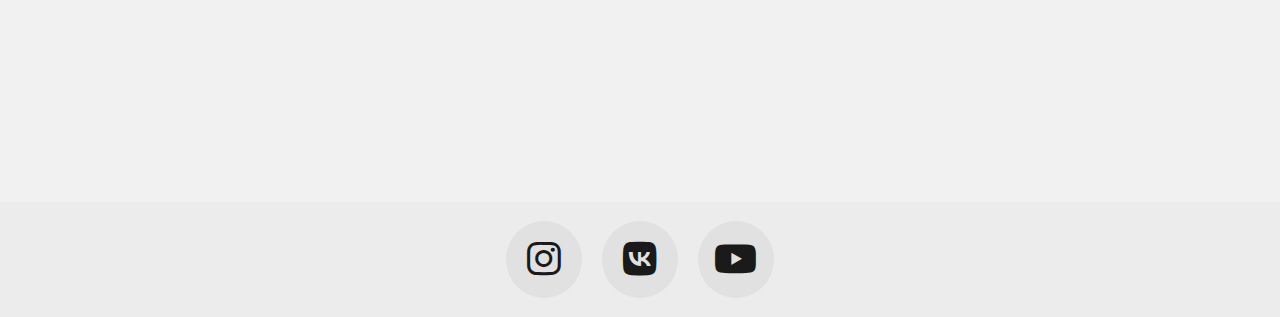
==== commit b1837d31: "mobile-menu added" ====
--- a/app/index.html
+++ b/app/index.html
@@ -1,2 +1,2 @@
-<!DOCTYPE html><html lang="ru"><head><!-- Meta-info--><meta charset="UTF-8"><meta http-equiv="X-UA-Compatible" content="IE=edge"><meta name="viewport" content="width=device-width, initial-scale=1.0"><!-- favicon start ---><link rel="icon" type="image" href="./images/favicon/favicon.svg"><!-- favicon end ---><!-- Stylesheets-links--><link rel="stylesheet" href="./css/style.min.css"><!-- Title and Description--><meta name="description" content="Сайт музея компьютерных игр Bitipixel"><title>Музей компьютерных игр BitIPixel — Главная</title></head><body> <header class="main-header"><div class="main-header__logo"><a class="logo" href="#">bitipixel</a><div class="main-header__title">Единственная в Калининградской области коллекция ретро консолей.</div></div><div class="main-header__buttons"><button class="button__light-theme active-button"></button><button class="button__dark-theme"></button><button class="button__hamburger"></button></div></header><section class="hero-desktop"><video class="desktop-only hero__video" src="../../images/hero-video.webm" width="100%" height="auto" autoplay loop muted></video><p class="hero-desktop__title desktop-only">музей <br> компьютерных <br> игр</p></section><section class="about"><h1 class="about__title title-left">Открывает двери</h1><div class="about__content"><img class="about__image" src="./images/gallery/gallery-image3.jpeg" alt="На фото посетитель играет в приставку"><div class="about__text-container"><p><b>В музее</b> представлена потрясающая коллекция ретро игровых приставок и винтажных компьютеров. 
-</p><p class="about__text2"><b>Главная особенность</b> музея — все консоли в рабочем состоянии! Абсолютно во все можно поиграть!</p></div></div></section><section class="gallery"><h2 class="gallery__title title-right">галлереЯ</h2><div class="gallery__switcher"><ul class="previews-list"><li class="preview-item"><img src="../images/gallery/gallery-image1.jpeg" alt=""></li><li class="preview-item"><img src="../images/gallery/gallery-image2.jpeg" alt=""></li><li class="preview-item"><img src="../images/gallery/gallery-image3.jpeg" alt=""></li><li class="preview-item"><img src="../images/gallery/gallery-image4.jpg" alt=""></li><li class="preview-item"><img src="../images/gallery/gallery-image5.jpg" alt=""></li><li class="preview-item"><img src="../images/gallery/gallery-image6.jpg" alt=""></li><li class="preview-item"><img src="../images/gallery/gallery-image7.jpg" alt=""></li><li class="preview-item"><img src="../images/gallery/gallery-image8.jpg" alt=""></li><li class="preview-item active-preview"><img src="../images/gallery/gallery-image9.jpg" alt=""></li></ul><img class="gallery__active-photo" src="../images/gallery/gallery-image9.jpg" alt="На фото изображен парусник" width="375" height="auto"></div></section><section class="contacts"><h2 class="contacts__title title-left">Приходите к нам</h2><p class="contacts__subtitle"><b>Мы находимся</b> на правом берегу р.Преголя, в здании завода, <i>жми</i> на адрес ниже, чтобы увидеть точное месторасположение.</p><div class="contacts__content"><img class="contacts__image" src="../images/contacts/map3.jpg" alt="Карта, которая показывает как пройти в музей" width="300" height="400"><ul class="contacts__list"> <li class="contacts__item"><h3>Адрес:</h3><p><a href="https://www.google.com/maps/place/%D0%9C%D1%83%D0%B7%D0%B5%D0%B9+%D0%BA%D0%BE%D0%BC%D0%BF%D1%8C%D1%8E%D1%82%D0%B5%D1%80%D0%BD%D1%8B%D1%85+%D0%B8%D0%B3%D1%80+BIT'%D0%B8'PIXEL/@54.7054798,20.5435743,18.82z/data=!4m5!3m4!1s0x46e33d9425055555:0x6fe13cfa3daaf96d!8m2!3d54.705657!4d20.5445351?coh=164777&amp;entry=tt">ул. Ялтинская, 2оП Калининград</a></p></li><li class="contacts__item"><h3>Часы работы:</h3><p>Пятница — воскресенье: 12:00–22:00</p></li><li class="contacts__item"><h3>Билеты:</h3><p>300 руб. с человека Приобретаются на месте</p></li></ul></div></section><footer class="main-footer"><ul class="main-footer__socials-list"><li class="main-footer__socials-item"><a class="instagram" href="#"></a></li><li class="main-footer__socials-item"><a class="vkontakte" href="#"></a></li><li class="main-footer__socials-item"><a class="youtube" href="#"></a></li></ul></footer><script src="../../js/main.min.js"></script></body></html>+<!DOCTYPE html><html lang="ru"><head><!-- Meta-info--><meta charset="UTF-8"><meta http-equiv="X-UA-Compatible" content="IE=edge"><meta name="viewport" content="width=device-width, initial-scale=1.0"><!-- favicon start ---><link rel="icon" type="image" href="./images/favicon/favicon.svg"><!-- favicon end ---><!-- Stylesheets-links--><link rel="stylesheet" href="./css/style.min.css"><!-- Title and Description--><meta name="description" content="Сайт музея компьютерных игр Bitipixel"><title>Музей компьютерных игр BitIPixel — Главная</title></head><body> <header class="main-header"><div class="main-header__logo"><a class="logo" href="#">bitipixel</a><div class="main-header__title">Единственная в Калининградской области коллекция ретро консолей.</div></div><div class="main-header__buttons"><button class="button__light-theme active-button"></button><button class="button__dark-theme"></button><button class="button__hamburger"></button></div></header><section class="mobile-nav"><ul class="mobile-nav__list"><li class="mobile-nav__item"><a href="#">главная</a></li><li class="mobile-nav__item"><a href="#">о нас</a></li><li class="mobile-nav__item"><a href="#">коллекция</a></li><li class="mobile-nav__item"><a href="#main-footer">социальные сети</a></li></ul></section><section class="hero-desktop"><video class="desktop-only hero__video" src="../../images/hero-video.webm" width="100%" height="auto" autoplay loop muted></video><p class="hero-desktop__title desktop-only">музей <br> компьютерных <br> игр</p></section><section class="about" id="about"><h1 class="about__title title-left">Открывает двери</h1><div class="about__content"><img class="about__image" src="./images/gallery/gallery-image3.jpeg" alt="На фото посетитель играет в приставку"><div class="about__text-container"><p><b>В музее</b> представлена потрясающая коллекция ретро игровых приставок и винтажных компьютеров. 
+</p><p class="about__text2"><b>Главная особенность</b> музея — все консоли в рабочем состоянии! Абсолютно во все можно поиграть!</p></div></div></section><section class="gallery" id="gallery"><h2 class="gallery__title title-right">галлереЯ</h2><div class="gallery__switcher"><ul class="previews-list"><li class="preview-item"><img src="../images/gallery/gallery-image1.jpeg" alt=""></li><li class="preview-item"><img src="../images/gallery/gallery-image2.jpeg" alt=""></li><li class="preview-item"><img src="../images/gallery/gallery-image3.jpeg" alt=""></li><li class="preview-item"><img src="../images/gallery/gallery-image4.jpg" alt=""></li><li class="preview-item"><img src="../images/gallery/gallery-image5.jpg" alt=""></li><li class="preview-item"><img src="../images/gallery/gallery-image6.jpg" alt=""></li><li class="preview-item"><img src="../images/gallery/gallery-image7.jpg" alt=""></li><li class="preview-item"><img src="../images/gallery/gallery-image8.jpg" alt=""></li><li class="preview-item active-preview"><img src="../images/gallery/gallery-image9.jpg" alt=""></li></ul><img class="gallery__active-photo" src="../images/gallery/gallery-image9.jpg" alt="На фото изображен парусник" width="375" height="auto"></div></section><section class="contacts" id="contacts"><h2 class="contacts__title title-left">Приходите к нам</h2><p class="contacts__subtitle"><b>Мы находимся</b> на правом берегу р.Преголя, в здании завода, <i>жми</i> на адрес ниже, чтобы увидеть точное месторасположение.</p><div class="contacts__content"><img class="contacts__image" src="../images/contacts/map3.jpg" alt="Карта, которая показывает как пройти в музей" width="300" height="400"><ul class="contacts__list"> <li class="contacts__item"><h3>Адрес:</h3><p><a href="https://www.google.com/maps/place/%D0%9C%D1%83%D0%B7%D0%B5%D0%B9+%D0%BA%D0%BE%D0%BC%D0%BF%D1%8C%D1%8E%D1%82%D0%B5%D1%80%D0%BD%D1%8B%D1%85+%D0%B8%D0%B3%D1%80+BIT'%D0%B8'PIXEL/@54.7054798,20.5435743,18.82z/data=!4m5!3m4!1s0x46e33d9425055555:0x6fe13cfa3daaf96d!8m2!3d54.705657!4d20.5445351?coh=164777&amp;entry=tt">ул. Ялтинская, 2оП Калининград</a></p></li><li class="contacts__item"><h3>Часы работы:</h3><p>Пятница — воскресенье: 12:00–22:00</p></li><li class="contacts__item"><h3>Билеты:</h3><p>300 руб. с человека Приобретаются на месте</p></li></ul></div></section><footer class="main-footer" id="main-footer"><ul class="main-footer__socials-list"><li class="main-footer__socials-item"><a class="instagram" href="#"></a></li><li class="main-footer__socials-item"><a class="vkontakte" href="#"></a></li><li class="main-footer__socials-item"><a class="youtube" href="#"></a></li></ul></footer><script src="../../js/main.min.js"></script></body></html>--- a/app/css/style.min.css
+++ b/app/css/style.min.css
@@ -76,6 +76,7 @@
 }
 
 html {
+  position: relative;
   font-family: "Unbounded", cursive;
   color: #1a1a1a;
   font-size: 4.75vw;
@@ -104,6 +105,10 @@
   background-color: none;
 }
 
+.hidden {
+  display: none;
+}
+
 @media (min-width: 1000px) {
   .mobile-only {
     display: none !important;
@@ -121,6 +126,8 @@
 
 .main-header {
   position: sticky;
+  top: 0;
+  z-index: 99;
   display: -webkit-box;
   display: -ms-flexbox;
   display: flex;
@@ -189,7 +196,7 @@
       -ms-transform: translate(-50%, -50%);
           transform: translate(-50%, -50%);
   font: var(--fa-font-solid);
-  font-size: 0.8rem;
+  font-size: 0.9rem;
   content: "\f186";
   cursor: pointer;
   text-rendering: auto;
@@ -202,7 +209,7 @@
       -ms-transform: translate(-50%, -50%);
           transform: translate(-50%, -50%);
   font: var(--fa-font-solid);
-  font-size: 0.8rem;
+  font-size: 0.9rem;
   content: "\f185";
   cursor: pointer;
   text-rendering: auto;
@@ -215,7 +222,7 @@
       -ms-transform: translate(-50%, -50%);
           transform: translate(-50%, -50%);
   font: var(--fa-font-solid);
-  font-size: 0.8rem;
+  font-size: 0.9rem;
   content: "\f0c9";
   cursor: pointer;
   text-rendering: auto;
@@ -225,6 +232,42 @@
 .active-button {
   background-color: #1a1a1a;
   color: #f1f1f1;
+  font-size: 1.1rem;
+}
+
+.mobile-nav {
+  position: fixed;
+  top: 0;
+  left: 100%;
+  z-index: 50;
+  width: 100%;
+  border-bottom-left-radius: 30%;
+  background-color: #f1f1f1;
+  -webkit-transition: all 1s;
+  -o-transition: all 1s;
+  transition: all 1s;
+}
+
+.mobile-nav__list {
+  display: -webkit-box;
+  display: -ms-flexbox;
+  display: flex;
+  -webkit-box-orient: vertical;
+  -webkit-box-direction: normal;
+      -ms-flex-direction: column;
+          flex-direction: column;
+  -webkit-box-align: end;
+      -ms-flex-align: end;
+          align-items: end;
+  margin-top: 4.5rem;
+  list-style: none;
+  line-height: 3rem;
+}
+
+.mobile-nav__item a {
+  color: #1a1a1a;
+  text-decoration: none;
+  font-size: 1.5rem;
 }
 
 .hero-desktop {
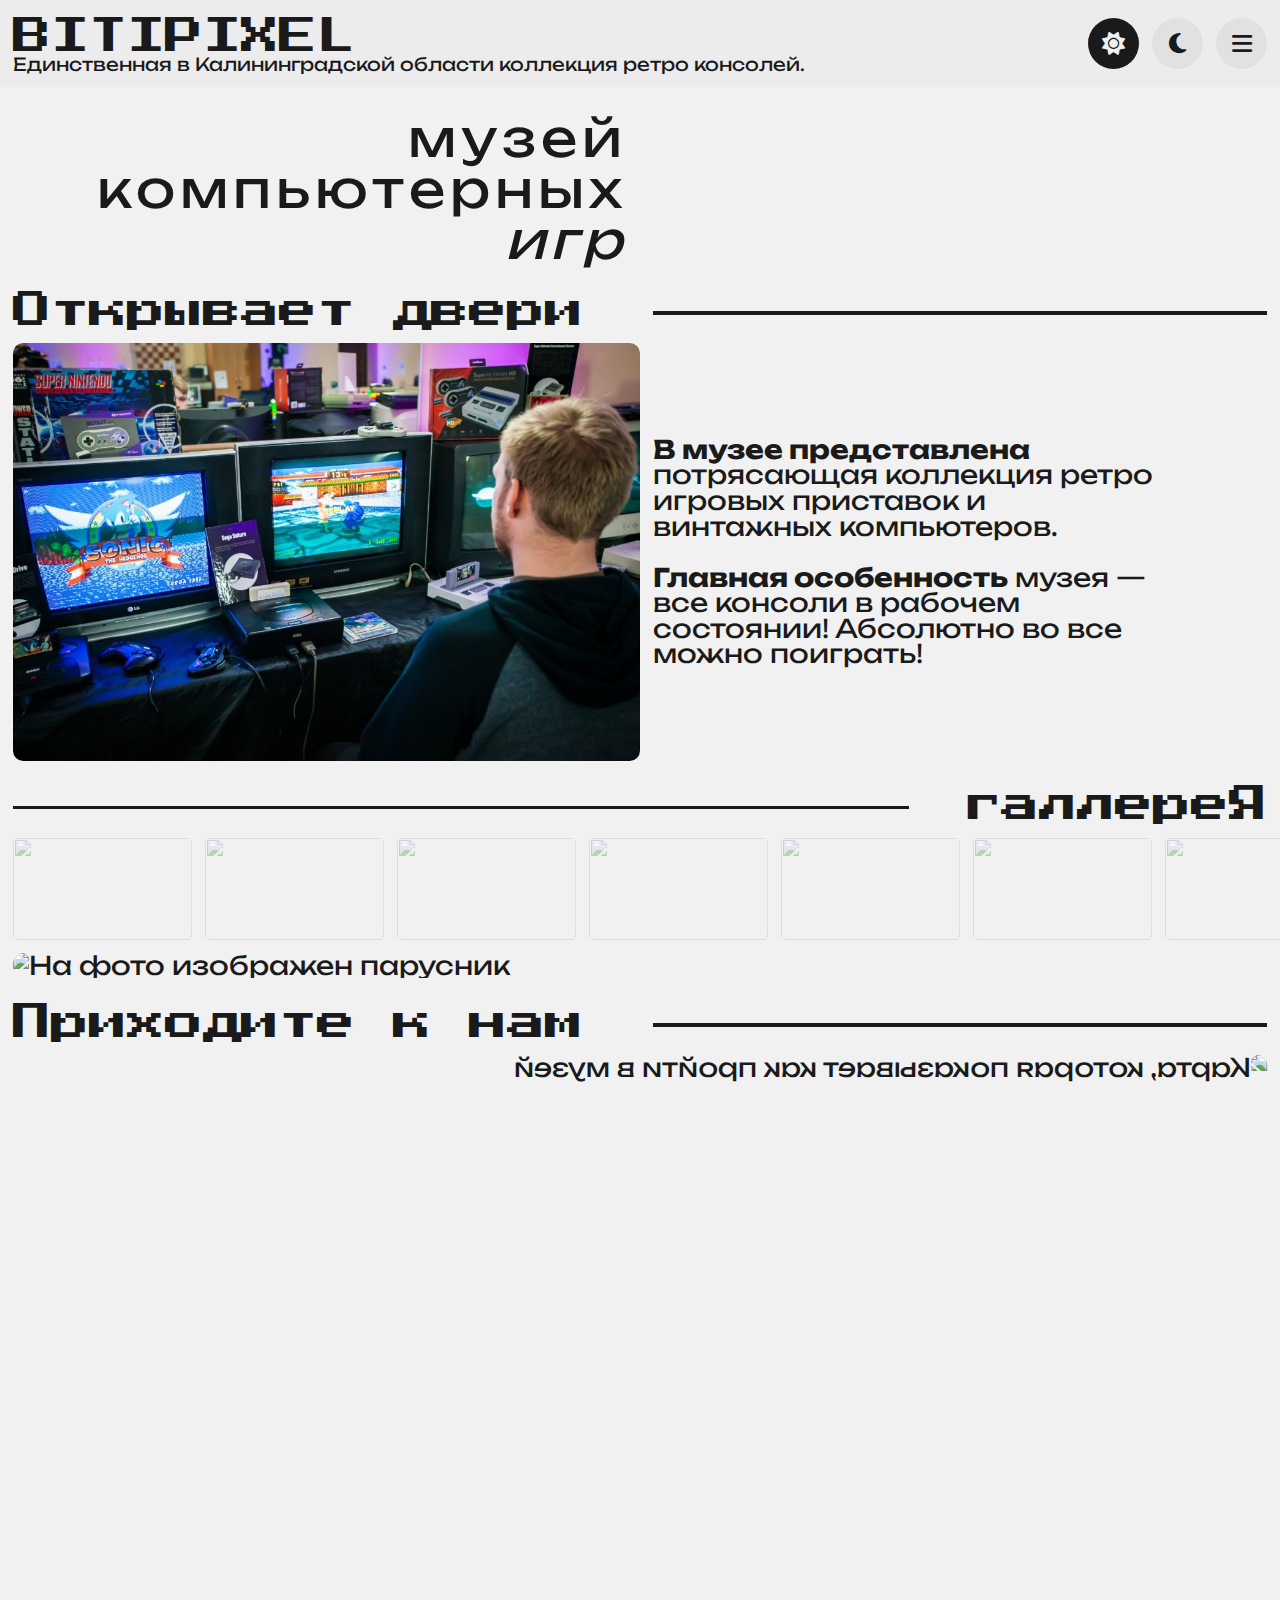
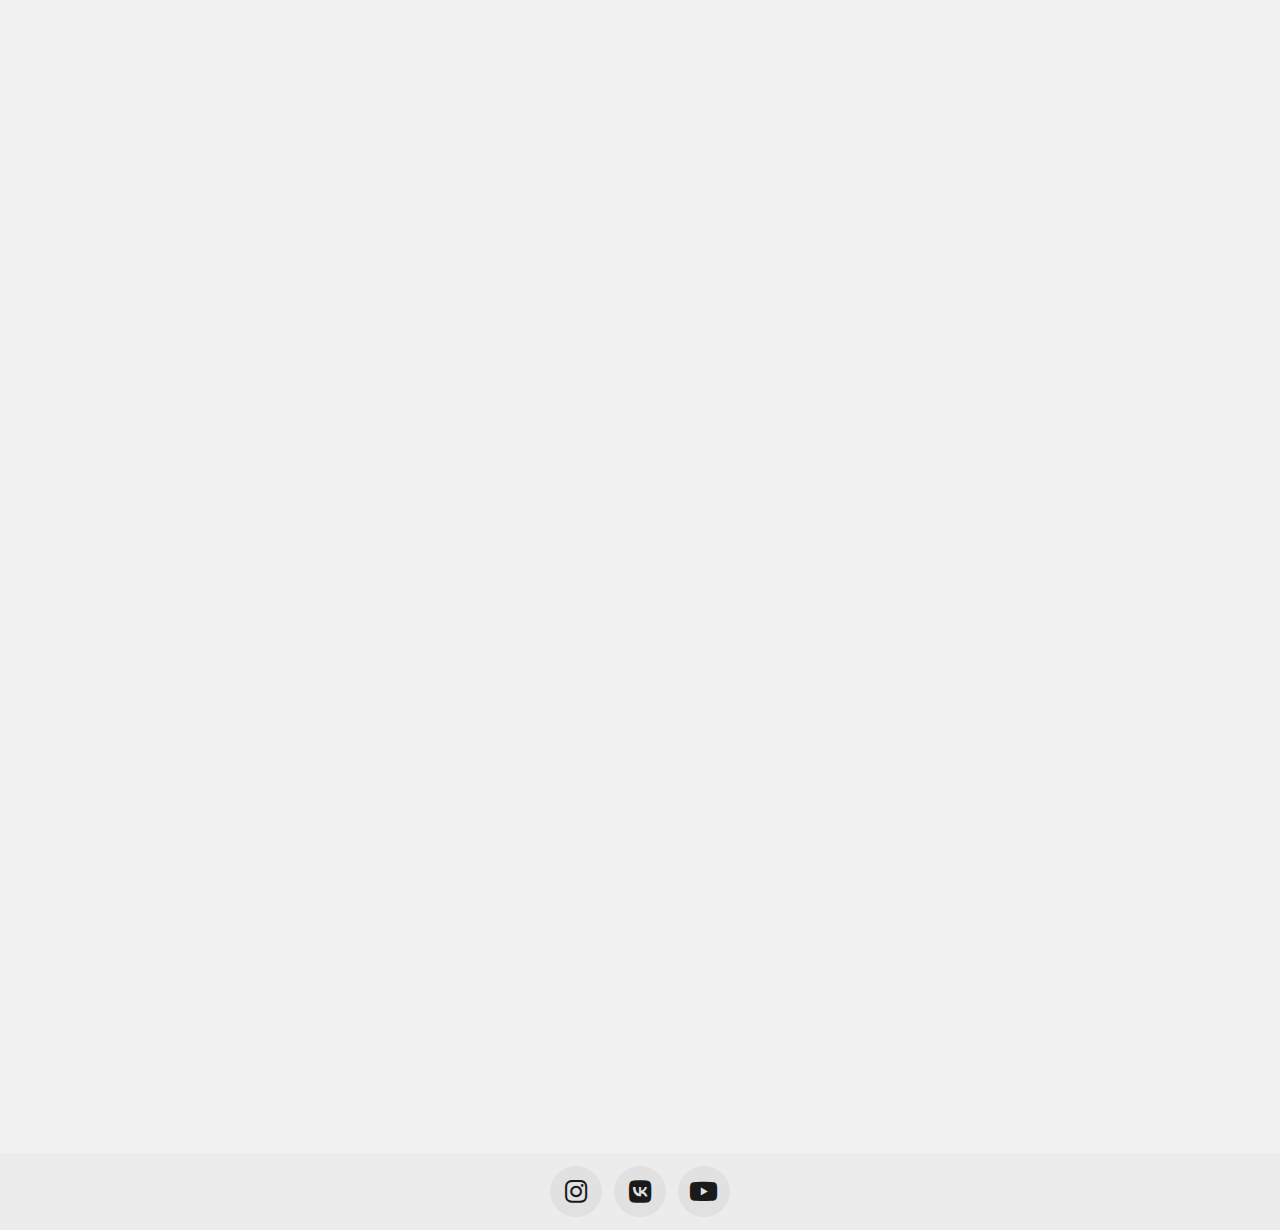
==== commit 535745a2: "started creating a dark-theme" ====
--- a/app/index.html
+++ b/app/index.html
@@ -1,2 +1,2 @@
-<!DOCTYPE html><html lang="ru"><head><!-- Meta-info--><meta charset="UTF-8"><meta http-equiv="X-UA-Compatible" content="IE=edge"><meta name="viewport" content="width=device-width, initial-scale=1.0"><!-- favicon start ---><link rel="icon" type="image" href="./images/favicon/favicon.svg"><!-- favicon end ---><!-- Stylesheets-links--><link rel="stylesheet" href="./css/style.min.css"><!-- Title and Description--><meta name="description" content="Сайт музея компьютерных игр Bitipixel"><title>Музей компьютерных игр BitIPixel — Главная</title></head><body> <header class="main-header"><div class="main-header__logo"><a class="logo" href="#">bitipixel</a><div class="main-header__title">Единственная в Калининградской области коллекция ретро консолей.</div></div><div class="main-header__buttons"><button class="button__light-theme active-button"></button><button class="button__dark-theme"></button><button class="button__hamburger"></button></div></header><section class="mobile-nav"><ul class="mobile-nav__list"><li class="mobile-nav__item"><a href="#">главная</a></li><li class="mobile-nav__item"><a href="#">о нас</a></li><li class="mobile-nav__item"><a href="#">коллекция</a></li><li class="mobile-nav__item"><a href="#main-footer">социальные сети</a></li></ul></section><section class="hero-desktop"><video class="desktop-only hero__video" src="../../images/hero-video.webm" width="100%" height="auto" autoplay loop muted></video><p class="hero-desktop__title desktop-only">музей <br> компьютерных <br> игр</p></section><section class="about" id="about"><h1 class="about__title title-left">Открывает двери</h1><div class="about__content"><img class="about__image" src="./images/gallery/gallery-image3.jpeg" alt="На фото посетитель играет в приставку"><div class="about__text-container"><p><b>В музее</b> представлена потрясающая коллекция ретро игровых приставок и винтажных компьютеров. 
-</p><p class="about__text2"><b>Главная особенность</b> музея — все консоли в рабочем состоянии! Абсолютно во все можно поиграть!</p></div></div></section><section class="gallery" id="gallery"><h2 class="gallery__title title-right">галлереЯ</h2><div class="gallery__switcher"><ul class="previews-list"><li class="preview-item"><img src="../images/gallery/gallery-image1.jpeg" alt=""></li><li class="preview-item"><img src="../images/gallery/gallery-image2.jpeg" alt=""></li><li class="preview-item"><img src="../images/gallery/gallery-image3.jpeg" alt=""></li><li class="preview-item"><img src="../images/gallery/gallery-image4.jpg" alt=""></li><li class="preview-item"><img src="../images/gallery/gallery-image5.jpg" alt=""></li><li class="preview-item"><img src="../images/gallery/gallery-image6.jpg" alt=""></li><li class="preview-item"><img src="../images/gallery/gallery-image7.jpg" alt=""></li><li class="preview-item"><img src="../images/gallery/gallery-image8.jpg" alt=""></li><li class="preview-item active-preview"><img src="../images/gallery/gallery-image9.jpg" alt=""></li></ul><img class="gallery__active-photo" src="../images/gallery/gallery-image9.jpg" alt="На фото изображен парусник" width="375" height="auto"></div></section><section class="contacts" id="contacts"><h2 class="contacts__title title-left">Приходите к нам</h2><p class="contacts__subtitle"><b>Мы находимся</b> на правом берегу р.Преголя, в здании завода, <i>жми</i> на адрес ниже, чтобы увидеть точное месторасположение.</p><div class="contacts__content"><img class="contacts__image" src="../images/contacts/map3.jpg" alt="Карта, которая показывает как пройти в музей" width="300" height="400"><ul class="contacts__list"> <li class="contacts__item"><h3>Адрес:</h3><p><a href="https://www.google.com/maps/place/%D0%9C%D1%83%D0%B7%D0%B5%D0%B9+%D0%BA%D0%BE%D0%BC%D0%BF%D1%8C%D1%8E%D1%82%D0%B5%D1%80%D0%BD%D1%8B%D1%85+%D0%B8%D0%B3%D1%80+BIT'%D0%B8'PIXEL/@54.7054798,20.5435743,18.82z/data=!4m5!3m4!1s0x46e33d9425055555:0x6fe13cfa3daaf96d!8m2!3d54.705657!4d20.5445351?coh=164777&amp;entry=tt">ул. Ялтинская, 2оП Калининград</a></p></li><li class="contacts__item"><h3>Часы работы:</h3><p>Пятница — воскресенье: 12:00–22:00</p></li><li class="contacts__item"><h3>Билеты:</h3><p>300 руб. с человека Приобретаются на месте</p></li></ul></div></section><footer class="main-footer" id="main-footer"><ul class="main-footer__socials-list"><li class="main-footer__socials-item"><a class="instagram" href="#"></a></li><li class="main-footer__socials-item"><a class="vkontakte" href="#"></a></li><li class="main-footer__socials-item"><a class="youtube" href="#"></a></li></ul></footer><script src="../../js/main.min.js"></script></body></html>+<!DOCTYPE html><html lang="ru"><head><!-- Meta-info--><meta charset="UTF-8"><meta http-equiv="X-UA-Compatible" content="IE=edge"><meta name="viewport" content="width=device-width, initial-scale=1.0"><!-- favicon start ---><link rel="icon" type="image" href="./images/favicon/favicon.svg"><!-- favicon end ---><!-- Stylesheets-links--><link rel="stylesheet" href="./css/style.min.css"><!-- Title and Description--><meta name="description" content="Сайт музея компьютерных игр Bitipixel"><title>Музей компьютерных игр BitIPixel — Главная</title></head><body> <header class="main-header"><div class="main-header__logo"><a class="logo" href="index.html">bitipixel</a><div class="main-header__title">Единственная в Калининградской области коллекция ретро консолей.</div></div><div class="main-header__buttons"><button class="button__light-theme active-button"></button><button class="button__dark-theme"></button><button class="button__hamburger"></button></div></header><section class="mobile-nav hidden"><ul class="mobile-nav__list"><li class="mobile-nav__item"><a href="#">главная</a></li><li class="mobile-nav__item"><a href="#">о нас</a></li><li class="mobile-nav__item"><a href="#">коллекция</a></li><li class="mobile-nav__item"><a href="#main-footer">социальные сети</a></li></ul></section><section class="hero-desktop desktop-only"><div class="hero__container"><p class="hero-desktop__title">музей <br> компьютерных <br> <i>игр</i></p><video class="hero__video" src="../../images/hero-video.webm" width="100%" height="auto" autoplay loop muted></video></div></section><section class="about"><h1 class="about__title title-left">Открывает двери</h1><div class="about__content"><img class="about__image" src="./images/gallery/gallery-image3.jpeg" alt="На фото посетитель играет в приставку"><div class="about__text-container"><p><b>В музее представлена</b> потрясающая коллекция ретро игровых приставок и винтажных компьютеров. 
+</p><p class="about__text2"><b>Главная особенность</b> музея — все консоли в рабочем состоянии! Абсолютно во все можно поиграть!</p></div></div></section><section class="gallery" id="gallery"><h2 class="gallery__title title-right">галлереЯ</h2><div class="gallery__switcher"><ul class="previews-list"><li class="preview-item"><img src="../images/gallery/gallery-image1.jpeg" alt=""></li><li class="preview-item"><img src="../images/gallery/gallery-image2.jpeg" alt=""></li><li class="preview-item"><img src="../images/gallery/gallery-image3.jpeg" alt=""></li><li class="preview-item"><img src="../images/gallery/gallery-image4.jpg" alt=""></li><li class="preview-item"><img src="../images/gallery/gallery-image5.jpg" alt=""></li><li class="preview-item"><img src="../images/gallery/gallery-image6.jpg" alt=""></li><li class="preview-item"><img src="../images/gallery/gallery-image7.jpg" alt=""></li><li class="preview-item"><img src="../images/gallery/gallery-image8.jpg" alt=""></li><li class="preview-item active-preview"><img src="../images/gallery/gallery-image9.jpg" alt=""></li></ul><img class="gallery__active-photo" src="../images/gallery/gallery-image9.jpg" alt="На фото изображен парусник" width="375" height="auto"></div></section><section class="contacts" id="contacts"><h2 class="contacts__title title-left">Приходите к нам</h2><div class="contacts__content"><img class="contacts__image" src="../images/contacts/map3.jpg" alt="Карта, которая показывает как пройти в музей" width="300" height="400"><ul class="contacts__list"> <li class="contacts__item"><h3>Адрес:</h3><p><a href="https://www.google.com/maps/place/%D0%9C%D1%83%D0%B7%D0%B5%D0%B9+%D0%BA%D0%BE%D0%BC%D0%BF%D1%8C%D1%8E%D1%82%D0%B5%D1%80%D0%BD%D1%8B%D1%85+%D0%B8%D0%B3%D1%80+BIT'%D0%B8'PIXEL/@54.7054798,20.5435743,18.82z/data=!4m5!3m4!1s0x46e33d9425055555:0x6fe13cfa3daaf96d!8m2!3d54.705657!4d20.5445351?coh=164777&amp;entry=tt">ул. Ялтинская, 2оП Калининград</a></p></li><li class="contacts__item"><h3>Часы работы:</h3><p>Пятница — воскресенье: 12:00–22:00</p></li><li class="contacts__item"><h3>Билеты:</h3><p>300 руб. с человека Приобретаются на месте</p></li></ul></div></section><footer class="main-footer" id="main-footer"><ul class="main-footer__socials-list"><li class="main-footer__socials-item"><a class="instagram" href="#"></a></li><li class="main-footer__socials-item"><a class="vkontakte" href="#"></a></li><li class="main-footer__socials-item"><a class="youtube" href="#"></a></li></ul></footer><script src="../../js/main.min.js"></script></body></html>--- a/app/css/style.min.css
+++ b/app/css/style.min.css
@@ -86,12 +86,12 @@
 }
 @media (min-width: 600px) {
   html {
-    font-size: 4vw;
+    font-size: 4.75vw;
   }
 }
 @media (min-width: 1000px) {
   html {
-    font-size: 3vw;
+    font-size: 2vw;
   }
 }
 @media (min-width: 1800px) {
@@ -120,13 +120,13 @@
 }
 @media (min-width: 1000px) {
   .desktop-only {
-    display: initial !important;
+    display: block !important;
   }
 }
 
 .main-header {
   position: sticky;
-  top: 0;
+  top: -1px;
   z-index: 99;
   display: -webkit-box;
   display: -ms-flexbox;
@@ -161,9 +161,19 @@
   text-decoration: none;
   text-transform: uppercase;
 }
+@media (min-width: 1000px) {
+  .main-header__logo .logo {
+    font-size: 1.5rem;
+  }
+}
 
 .main-header__title {
   font-size: 0.4rem;
+}
+@media (min-width: 1000px) {
+  .main-header__title {
+    font-size: 0.7rem;
+  }
 }
 
 .main-header__buttons {
@@ -195,6 +205,7 @@
   -webkit-transform: translate(-50%, -50%);
       -ms-transform: translate(-50%, -50%);
           transform: translate(-50%, -50%);
+  padding: 0.5rem;
   font: var(--fa-font-solid);
   font-size: 0.9rem;
   content: "\f186";
@@ -208,6 +219,7 @@
   -webkit-transform: translate(-50%, -50%);
       -ms-transform: translate(-50%, -50%);
           transform: translate(-50%, -50%);
+  padding: 0.5rem;
   font: var(--fa-font-solid);
   font-size: 0.9rem;
   content: "\f185";
@@ -221,6 +233,7 @@
   -webkit-transform: translate(-50%, -50%);
       -ms-transform: translate(-50%, -50%);
           transform: translate(-50%, -50%);
+  padding: 0.5rem;
   font: var(--fa-font-solid);
   font-size: 0.9rem;
   content: "\f0c9";
@@ -232,16 +245,15 @@
 .active-button {
   background-color: #1a1a1a;
   color: #f1f1f1;
-  font-size: 1.1rem;
 }
 
 .mobile-nav {
   position: fixed;
   top: 0;
-  left: 100%;
+  left: 0;
   z-index: 50;
   width: 100%;
-  border-bottom-left-radius: 30%;
+  border-bottom-left-radius: 6rem;
   background-color: #f1f1f1;
   -webkit-transition: all 1s;
   -o-transition: all 1s;
@@ -260,6 +272,7 @@
       -ms-flex-align: end;
           align-items: end;
   margin-top: 4.5rem;
+  margin-right: 0.5rem;
   list-style: none;
   line-height: 3rem;
 }
@@ -270,24 +283,37 @@
   font-size: 1.5rem;
 }
 
+.hidden {
+  left: 100%;
+}
+
 .hero-desktop {
-  position: relative;
   padding-inline: 0.5rem;
   margin-bottom: 1rem;
 }
 
-.hero-desktop__video {
-  border-radius: 0.5rem;
+.hero__container {
+  display: -webkit-box;
+  display: -ms-flexbox;
+  display: flex;
+  -webkit-box-pack: end;
+      -ms-flex-pack: end;
+          justify-content: flex-end;
+  -webkit-box-align: center;
+      -ms-flex-align: center;
+          align-items: center;
+  gap: 0.5rem;
+}
+
+.hero-desktop video {
+  width: 50%;
+  border-radius: 0.4rem;
 }
 
 .hero-desktop__title {
-  padding-left: 0.5rem;
-  position: absolute;
-  top: calc(50% - 5rem);
-  left: 0;
-  font-family: "Press Start 2P", cursive;
-  color: #f1f1f1;
-  font-size: 0.6rem;
+  text-align: right;
+  font-size: 2rem;
+  letter-spacing: 0.2rem;
 }
 
 .about {
@@ -313,6 +339,23 @@
   width: 100vw;
   border-radius: 0.4rem;
 }
+@media (min-width: 1000px) {
+  .about__content {
+    -webkit-box-orient: horizontal;
+    -webkit-box-direction: normal;
+        -ms-flex-direction: row;
+            flex-direction: row;
+    -webkit-box-align: center;
+        -ms-flex-align: center;
+            align-items: center;
+  }
+}
+
+@media (min-width: 1000px) {
+  .about__content img {
+    width: 50%;
+  }
+}
 
 .about__text-container {
   display: -webkit-box;
@@ -323,13 +366,34 @@
           justify-content: space-between;
   gap: 0.5rem;
 }
+@media (min-width: 1000px) {
+  .about__text-container {
+    -webkit-box-orient: vertical;
+    -webkit-box-direction: normal;
+        -ms-flex-direction: column;
+            flex-direction: column;
+    width: 40vw;
+    gap: 1rem;
+  }
+}
 
 .about__text-container p {
   font-size: 0.7em;
 }
+@media (min-width: 1000px) {
+  .about__text-container p {
+    font-size: 1rem;
+    line-height: 1rem;
+  }
+}
 
 .about__text2 {
   text-align: right;
+}
+@media (min-width: 1000px) {
+  .about__text2 {
+    text-align: left;
+  }
 }
 
 .gallery {
@@ -343,6 +407,11 @@
 
 .gallery__title.title-right::after {
   width: 11.5rem;
+}
+@media (min-width: 1000px) {
+  .gallery__title.title-right::after {
+    width: 35rem;
+  }
 }
 
 .gallery__switcher {
@@ -354,6 +423,11 @@
       -ms-flex-direction: column;
           flex-direction: column;
   gap: 0.5rem;
+}
+@media (min-width: 1000px) {
+  .gallery__switcher {
+    gap: 0.5rem;
+  }
 }
 
 .previews-list {
@@ -366,6 +440,13 @@
       -ms-flex-pack: justify;
           justify-content: space-between;
   list-style: none;
+}
+@media (min-width: 1000px) {
+  .previews-list {
+    gap: 0.5rem;
+    -ms-flex-wrap: nowrap;
+        flex-wrap: nowrap;
+  }
 }
 
 .preview-item {
@@ -382,6 +463,12 @@
   background-color: #f1f1f1;
   opacity: 0.6;
 }
+@media (min-width: 1000px) {
+  .preview-item::after {
+    width: 7rem;
+    height: 4rem;
+  }
+}
 
 .preview-item.active-preview::after {
   opacity: 0;
@@ -392,6 +479,12 @@
   height: 1rem;
   border-radius: 0.2rem;
 }
+@media (min-width: 1000px) {
+  .preview-item img {
+    width: 7rem;
+    height: 4rem;
+  }
+}
 
 .gallery__active-photo {
   width: 100vw;
@@ -409,6 +502,11 @@
 .contacts__subtitle {
   margin-bottom: 0.5rem;
   font-size: 0.5rem;
+}
+@media (min-width: 1000px) {
+  .contacts__subtitle {
+    font-size: 0.7rem;
+  }
 }
 
 .contacts__content {
@@ -454,20 +552,32 @@
 .contacts__item:not(:last-child) {
   margin-bottom: 0.5rem;
 }
+@media (min-width: 1000px) {
+  .contacts__item:not(:last-child) {
+    margin-bottom: 1.3rem;
+  }
+}
 
 .contacts__item h3 {
   margin-bottom: 0.25rem;
   font-size: 0.7rem;
 }
+@media (min-width: 1000px) {
+  .contacts__item h3 {
+    font-size: 1.1rem;
+    line-height: 1rem;
+  }
+}
 
 .contacts__item p {
   font-size: 0.4em;
   line-height: 1.3em;
 }
-
-.contacts iframe {
-  width: 100%;
-  height: 30vh;
+@media (min-width: 1000px) {
+  .contacts__item p {
+    font-size: 0.9rem;
+    line-height: 1rem;
+  }
 }
 
 .main-footer {
@@ -540,6 +650,16 @@
   background-color: #1a1a1a;
   content: "";
 }
+@media (min-width: 1000px) {
+  .title-left::after {
+    width: 24rem;
+  }
+}
+@media (min-width: 1000px) {
+  .title-left {
+    font-size: 1.5rem;
+  }
+}
 
 .title-right {
   position: relative;
@@ -557,4 +677,23 @@
   height: 0.1em;
   background-color: #1a1a1a;
   content: "";
+}
+@media (min-width: 1000px) {
+  .title-right::after {
+    width: 35rem;
+  }
+}
+@media (min-width: 1000px) {
+  .title-right {
+    font-size: 1.5rem;
+  }
+}
+
+.dark-theme {
+  color: #f1f1f1 !important;
+  background-color: #1a1a1a !important;
+}
+
+body.dark-theme a {
+  color: #f1f1f1;
 }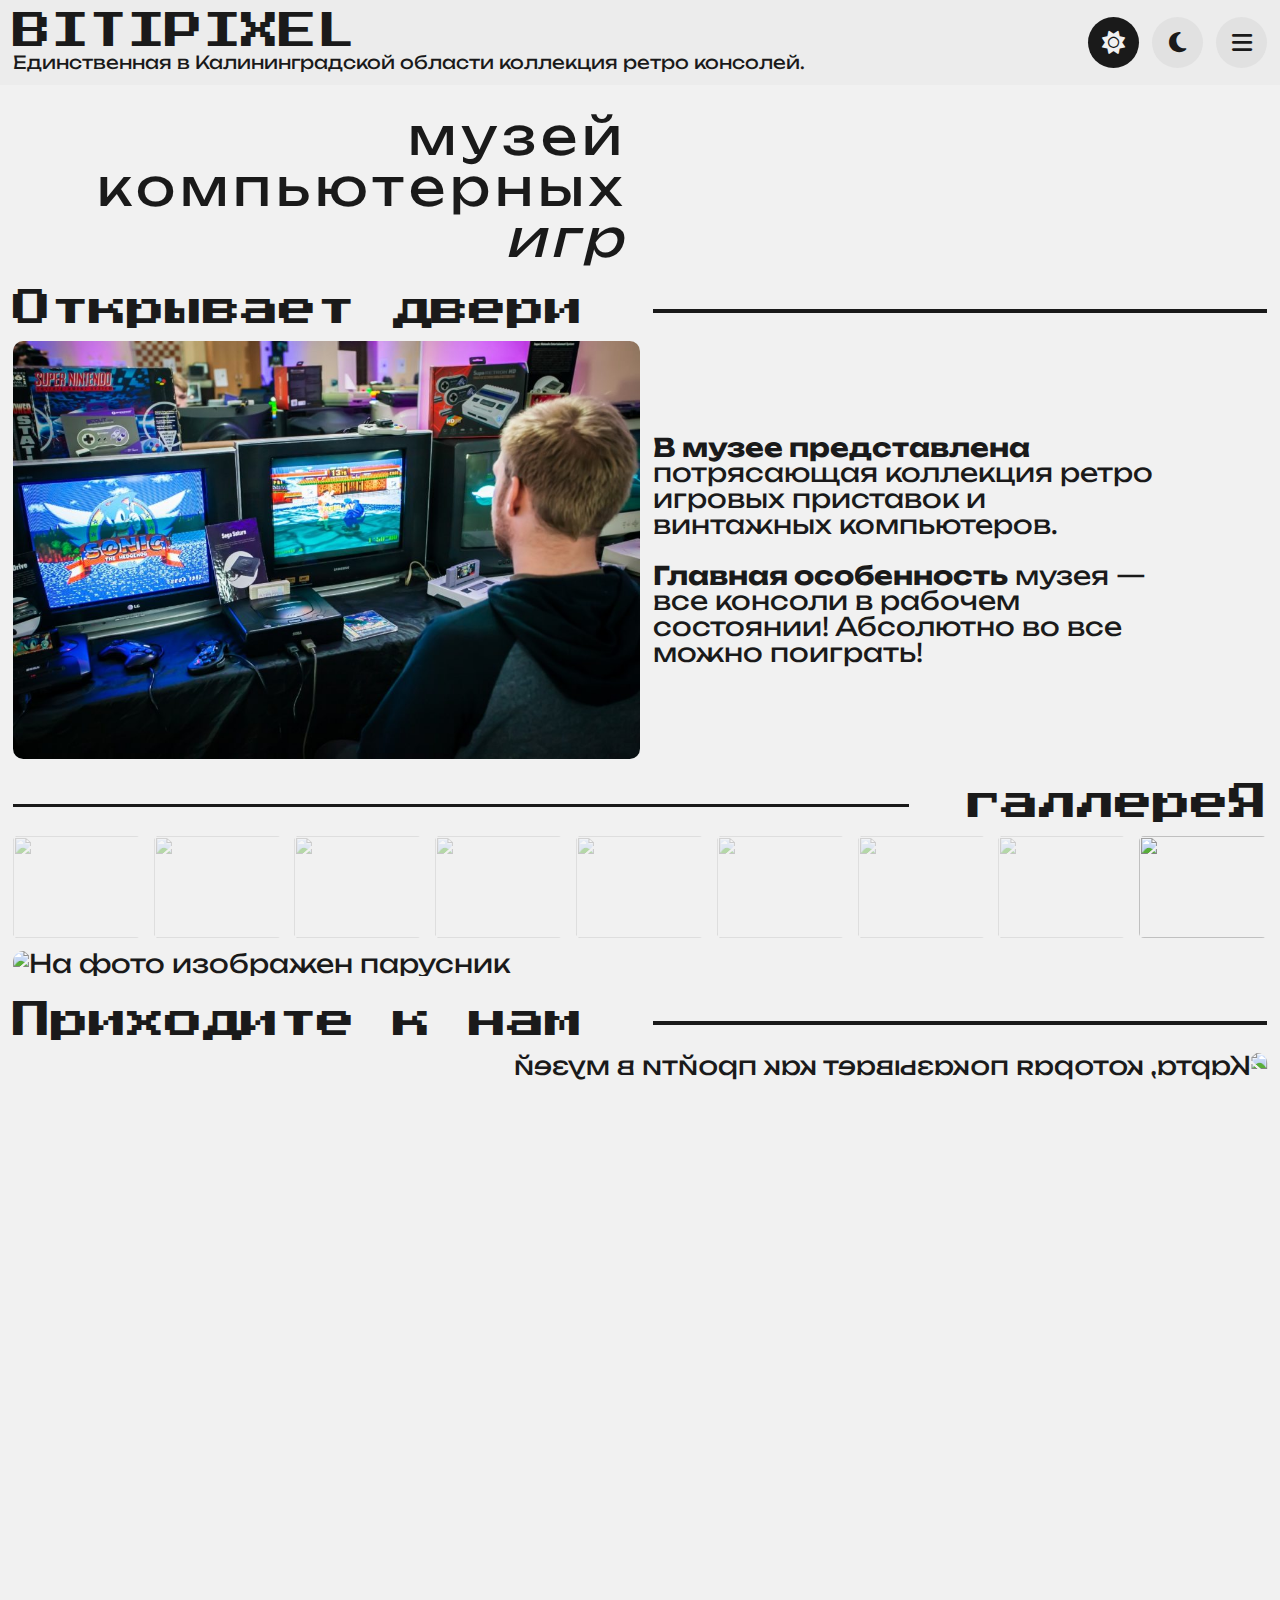
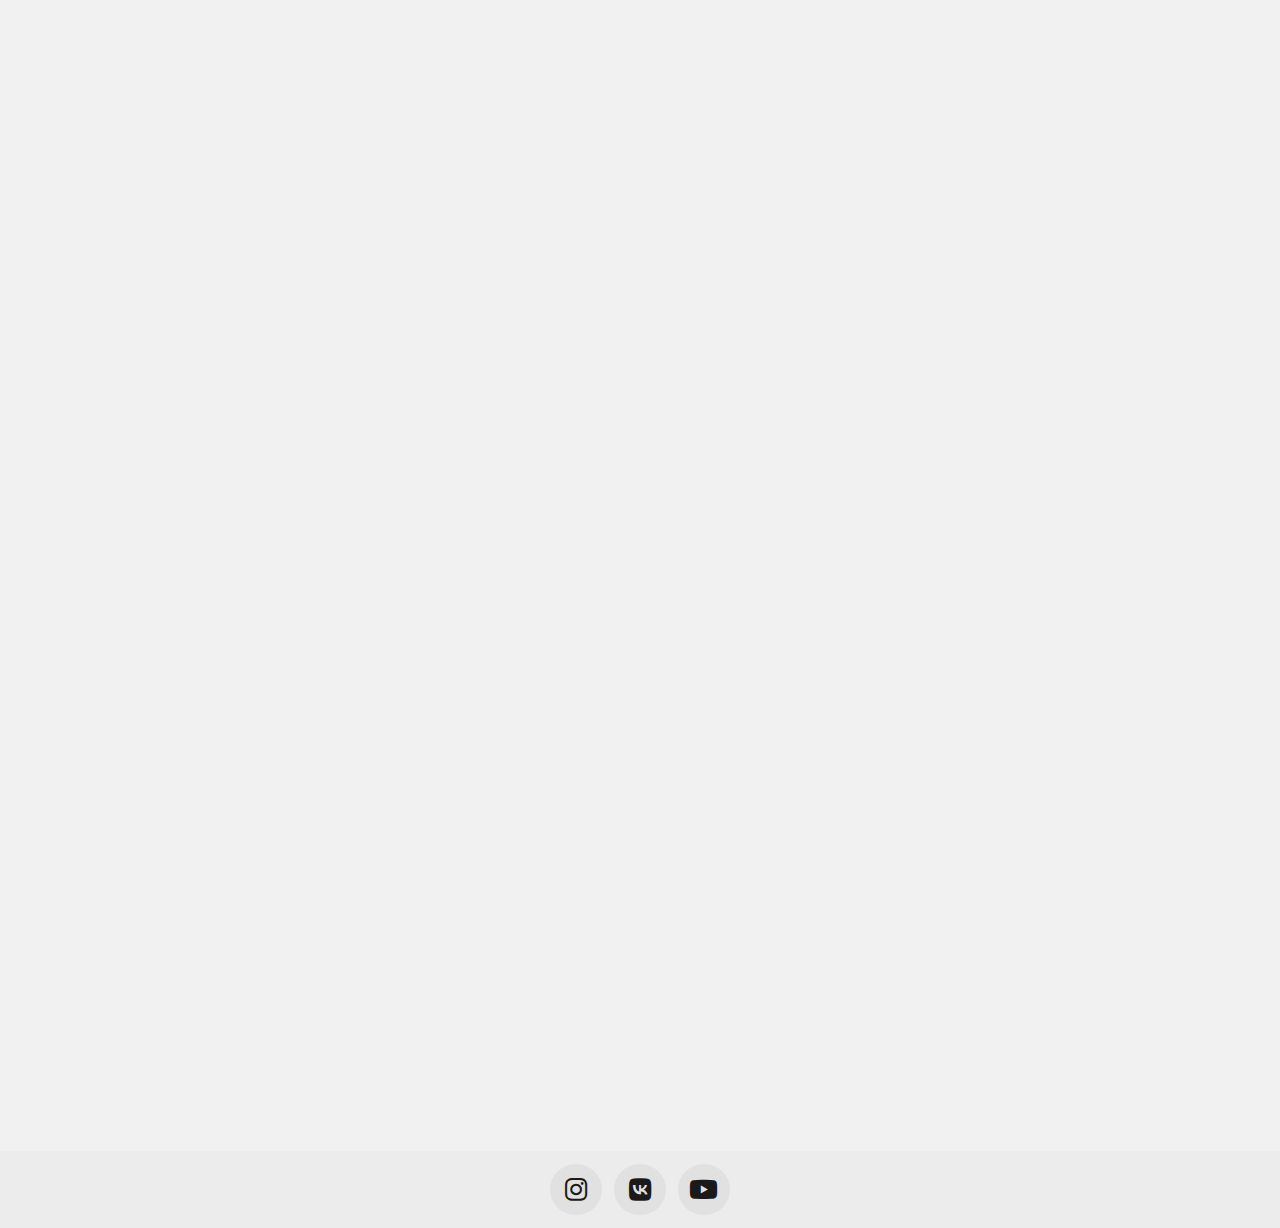
==== commit a027a873: "collection completed" ====
--- a/app/index.html
+++ b/app/index.html
@@ -1,2 +1,2 @@
-<!DOCTYPE html><html lang="ru"><head><!-- Meta-info--><meta charset="UTF-8"><meta http-equiv="X-UA-Compatible" content="IE=edge"><meta name="viewport" content="width=device-width, initial-scale=1.0"><!-- favicon start ---><link rel="icon" type="image" href="./images/favicon/favicon.svg"><!-- favicon end ---><!-- Stylesheets-links--><link rel="stylesheet" href="./css/style.min.css"><!-- Title and Description--><meta name="description" content="Сайт музея компьютерных игр Bitipixel"><title>Музей компьютерных игр BitIPixel — Главная</title></head><body> <header class="main-header"><div class="main-header__logo"><a class="logo" href="index.html">bitipixel</a><div class="main-header__title">Единственная в Калининградской области коллекция ретро консолей.</div></div><div class="main-header__buttons"><button class="button__light-theme active-button"></button><button class="button__dark-theme"></button><button class="button__hamburger"></button></div></header><section class="mobile-nav hidden"><ul class="mobile-nav__list"><li class="mobile-nav__item"><a href="#">главная</a></li><li class="mobile-nav__item"><a href="#">о нас</a></li><li class="mobile-nav__item"><a href="#">коллекция</a></li><li class="mobile-nav__item"><a href="#main-footer">социальные сети</a></li></ul></section><section class="hero-desktop desktop-only"><div class="hero__container"><p class="hero-desktop__title">музей <br> компьютерных <br> <i>игр</i></p><video class="hero__video" src="../../images/hero-video.webm" width="100%" height="auto" autoplay loop muted></video></div></section><section class="about"><h1 class="about__title title-left">Открывает двери</h1><div class="about__content"><img class="about__image" src="./images/gallery/gallery-image3.jpeg" alt="На фото посетитель играет в приставку"><div class="about__text-container"><p><b>В музее представлена</b> потрясающая коллекция ретро игровых приставок и винтажных компьютеров. 
-</p><p class="about__text2"><b>Главная особенность</b> музея — все консоли в рабочем состоянии! Абсолютно во все можно поиграть!</p></div></div></section><section class="gallery" id="gallery"><h2 class="gallery__title title-right">галлереЯ</h2><div class="gallery__switcher"><ul class="previews-list"><li class="preview-item"><img src="../images/gallery/gallery-image1.jpeg" alt=""></li><li class="preview-item"><img src="../images/gallery/gallery-image2.jpeg" alt=""></li><li class="preview-item"><img src="../images/gallery/gallery-image3.jpeg" alt=""></li><li class="preview-item"><img src="../images/gallery/gallery-image4.jpg" alt=""></li><li class="preview-item"><img src="../images/gallery/gallery-image5.jpg" alt=""></li><li class="preview-item"><img src="../images/gallery/gallery-image6.jpg" alt=""></li><li class="preview-item"><img src="../images/gallery/gallery-image7.jpg" alt=""></li><li class="preview-item"><img src="../images/gallery/gallery-image8.jpg" alt=""></li><li class="preview-item active-preview"><img src="../images/gallery/gallery-image9.jpg" alt=""></li></ul><img class="gallery__active-photo" src="../images/gallery/gallery-image9.jpg" alt="На фото изображен парусник" width="375" height="auto"></div></section><section class="contacts" id="contacts"><h2 class="contacts__title title-left">Приходите к нам</h2><div class="contacts__content"><img class="contacts__image" src="../images/contacts/map3.jpg" alt="Карта, которая показывает как пройти в музей" width="300" height="400"><ul class="contacts__list"> <li class="contacts__item"><h3>Адрес:</h3><p><a href="https://www.google.com/maps/place/%D0%9C%D1%83%D0%B7%D0%B5%D0%B9+%D0%BA%D0%BE%D0%BC%D0%BF%D1%8C%D1%8E%D1%82%D0%B5%D1%80%D0%BD%D1%8B%D1%85+%D0%B8%D0%B3%D1%80+BIT'%D0%B8'PIXEL/@54.7054798,20.5435743,18.82z/data=!4m5!3m4!1s0x46e33d9425055555:0x6fe13cfa3daaf96d!8m2!3d54.705657!4d20.5445351?coh=164777&amp;entry=tt">ул. Ялтинская, 2оП Калининград</a></p></li><li class="contacts__item"><h3>Часы работы:</h3><p>Пятница — воскресенье: 12:00–22:00</p></li><li class="contacts__item"><h3>Билеты:</h3><p>300 руб. с человека Приобретаются на месте</p></li></ul></div></section><footer class="main-footer" id="main-footer"><ul class="main-footer__socials-list"><li class="main-footer__socials-item"><a class="instagram" href="#"></a></li><li class="main-footer__socials-item"><a class="vkontakte" href="#"></a></li><li class="main-footer__socials-item"><a class="youtube" href="#"></a></li></ul></footer><script src="../../js/main.min.js"></script></body></html>+<!DOCTYPE html><html lang="ru"><head><!-- Meta-info--><meta charset="UTF-8"><meta http-equiv="X-UA-Compatible" content="IE=edge"><meta name="viewport" content="width=device-width, initial-scale=1.0"><!-- favicon start ---><link rel="icon" type="image" href="./images/favicon/favicon.svg"><!-- favicon end ---><!-- Stylesheets-links--><link rel="stylesheet" href="./css/style.min.css"><!-- Title and Description--><meta name="description" content="Сайт музея компьютерных игр Bitipixel"><title>Музей компьютерных игр BitIPixel — Главная</title></head><body> <header class="main-header"><div class="main-header__logo"><a class="logo" href="index.html">bitipixel</a><div class="main-header__title">Единственная в Калининградской области коллекция ретро консолей.</div></div><div class="main-header__buttons"><button class="button__light-theme active-button"></button><button class="button__dark-theme"></button><button class="button__hamburger"></button></div></header><section class="mobile-nav hidden"><ul class="mobile-nav__list"><li class="mobile-nav__item"><a href="index.html">главная</a></li><li class="mobile-nav__item"><a href="#about">о нас</a></li><li class="mobile-nav__item"><a href="collection.html">коллекция</a></li><li class="mobile-nav__item"><a href="#main-footer">социальные сети</a></li></ul></section><section class="hero-desktop desktop-only"><div class="hero__container"><p class="hero-desktop__title">музей <br> компьютерных <br> <i>игр</i></p><video class="hero__video" src="../../images/hero-video.webm" width="100%" height="auto" autoplay loop muted></video></div></section><section class="about" id="about"><h1 class="about__title title-left">Открывает двери</h1><div class="about__content"><img class="about__image" src="./images/gallery/gallery-image3.jpeg" alt="На фото посетитель играет в приставку"><div class="about__text-container"><p><b>В музее представлена</b> потрясающая коллекция ретро игровых приставок и винтажных компьютеров. 
+</p><p class="about__text2"><b>Главная&nbsp;особенность</b> музея — все консоли в рабочем состоянии! Абсолютно во все можно поиграть!</p></div></div></section><section class="gallery" id="gallery"><h2 class="gallery__title title-right">галлереЯ</h2><div class="gallery__switcher"><ul class="previews-list"><li class="preview-item"><img src="../images/gallery/gallery-image1.jpeg" alt=""></li><li class="preview-item"><img src="../images/gallery/gallery-image2.jpeg" alt=""></li><li class="preview-item"><img src="../images/gallery/gallery-image3.jpeg" alt=""></li><li class="preview-item"><img src="../images/gallery/gallery-image4.jpg" alt=""></li><li class="preview-item"><img src="../images/gallery/gallery-image5.jpg" alt=""></li><li class="preview-item"><img src="../images/gallery/gallery-image6.jpg" alt=""></li><li class="preview-item"><img src="../images/gallery/gallery-image7.jpg" alt=""></li><li class="preview-item"><img src="../images/gallery/gallery-image8.jpg" alt=""></li><li class="preview-item active-preview"><img src="../images/gallery/gallery-image9.jpg" alt=""></li></ul><img class="gallery__active-photo" src="../images/gallery/gallery-image9.jpg" alt="На фото изображен парусник" width="375" height="auto"></div></section><section class="contacts" id="contacts"><h2 class="contacts__title title-left">Приходите к нам</h2><div class="contacts__content"><img class="contacts__image" src="../images/contacts/map3.jpg" alt="Карта, которая показывает как пройти в музей" width="300" height="400"><ul class="contacts__list"> <li class="contacts__item"><h3>Адрес:</h3><p><a href="https://www.google.com/maps/place/%D0%9C%D1%83%D0%B7%D0%B5%D0%B9+%D0%BA%D0%BE%D0%BC%D0%BF%D1%8C%D1%8E%D1%82%D0%B5%D1%80%D0%BD%D1%8B%D1%85+%D0%B8%D0%B3%D1%80+BIT'%D0%B8'PIXEL/@54.7054798,20.5435743,18.82z/data=!4m5!3m4!1s0x46e33d9425055555:0x6fe13cfa3daaf96d!8m2!3d54.705657!4d20.5445351?coh=164777&amp;entry=tt">ул. Ялтинская, 2оП Калининград</a></p></li><li class="contacts__item"><h3>Часы работы:</h3><p>Пятница — воскресенье: 12:00–22:00</p></li><li class="contacts__item"><h3>Билеты:</h3><p>300 руб. с человека Приобретаются на месте</p></li></ul></div></section><footer class="main-footer" id="main-footer"><ul class="main-footer__socials-list"><li class="main-footer__socials-item"><a class="instagram" href="#"></a></li><li class="main-footer__socials-item"><a class="vkontakte" href="#"></a></li><li class="main-footer__socials-item"><a class="youtube" href="#"></a></li></ul></footer><script src="../../js/main.min.js"></script></body></html>--- a/app/css/style.min.css
+++ b/app/css/style.min.css
@@ -105,10 +105,6 @@
   background-color: none;
 }
 
-.hidden {
-  display: none;
-}
-
 @media (min-width: 1000px) {
   .mobile-only {
     display: none !important;
@@ -143,13 +139,7 @@
 }
 
 .main-header__logo {
-  display: -webkit-box;
-  display: -ms-flexbox;
-  display: flex;
-  -webkit-box-orient: vertical;
-  -webkit-box-direction: normal;
-      -ms-flex-direction: column;
-          flex-direction: column;
+  display: block;
 }
 
 .main-header__logo .logo {
@@ -164,6 +154,9 @@
 @media (min-width: 1000px) {
   .main-header__logo .logo {
     font-size: 1.5rem;
+  }
+  .main-header__logo .logo:hover {
+    opacity: 0.7;
   }
 }
 
@@ -198,6 +191,13 @@
   padding: 1rem;
   background-color: #e1e1e1;
   color: #1a1a1a;
+}
+@media (min-width: 1000px) {
+  .button__light-theme:hover,
+  .button__dark-theme:hover,
+  .button__hamburger:hover {
+    opacity: 0.7;
+  }
 }
 
 .button__dark-theme::before {
@@ -254,10 +254,16 @@
   z-index: 50;
   width: 100%;
   border-bottom-left-radius: 6rem;
-  background-color: #f1f1f1;
-  -webkit-transition: all 1s;
-  -o-transition: all 1s;
-  transition: all 1s;
+  background-color: #ececec;
+  -webkit-transition: all 500ms ease-in-out !important;
+  -o-transition: all 500ms ease-in-out !important;
+  transition: all 500ms ease-in-out !important;
+}
+@media (min-width: 1000px) {
+  .mobile-nav {
+    width: 50%;
+    margin-left: 50%;
+  }
 }
 
 .mobile-nav__list {
@@ -451,6 +457,13 @@
 
 .preview-item {
   position: relative;
+  cursor: pointer;
+  overflow: hidden;
+}
+@media (min-width: 1000px) {
+  .preview-item:hover {
+    opacity: 0.7;
+  }
 }
 
 .preview-item::after {
@@ -609,6 +622,11 @@
   background-color: #e1e1e1;
   color: #1a1a1a;
 }
+@media (min-width: 1000px) {
+  .main-footer__socials-item a:hover {
+    opacity: 0.7;
+  }
+}
 
 .main-footer__socials-item a::before {
   position: absolute;
@@ -634,6 +652,150 @@
   content: "\f167";
 }
 
+.collection-gallery {
+  margin-bottom: 1rem;
+  padding-inline: 0.5rem;
+}
+
+.collection-gallery h2 {
+  position: relative;
+  margin-top: 2rem;
+  margin-bottom: 1rem;
+  font-family: "Press Start 2P", cursive;
+  font-size: 1rem;
+}
+
+.collection-gallery__list {
+  display: -webkit-box;
+  display: -ms-flexbox;
+  display: flex;
+  -webkit-box-pack: center;
+      -ms-flex-pack: center;
+          justify-content: center;
+  -ms-flex-wrap: wrap;
+      flex-wrap: wrap;
+  gap: 0.5rem;
+  list-style: none;
+}
+
+figcaption {
+  font-weight: 400;
+  line-height: 1.2rem;
+}
+
+.collection-gallery__item h3 {
+  font-family: "Unbounded", cursive;
+}
+
+.collection-gallery__item {
+  width: 19rem;
+  height: 26rem;
+  -webkit-perspective: 1000px;
+          perspective: 1000px;
+  margin: 0;
+  padding: 0;
+}
+@media (min-width: 1000px) {
+  .collection-gallery__item {
+    width: 9rem;
+    height: 12rem;
+  }
+}
+
+.card {
+  position: relative;
+  height: 100%;
+  width: 100%;
+  -webkit-transition: -webkit-transform 0.25s;
+  transition: -webkit-transform 0.25s;
+  -o-transition: transform 0.25s;
+  transition: transform 0.25s;
+  transition: transform 0.25s, -webkit-transform 0.25s;
+  -webkit-transform-style: preserve-3d;
+          transform-style: preserve-3d;
+}
+
+.collection-gallery__item:hover > .card {
+  cursor: pointer;
+  -webkit-transform: rotateY(180deg);
+          transform: rotateY(180deg);
+}
+
+.card__front,
+.card__back {
+  position: absolute;
+  height: 100%;
+  width: 100%;
+  border-radius: 1rem;
+  border: 8px solid rgba(26, 26, 26, 0.1215686275);
+  -webkit-backface-visibility: hidden;
+          backface-visibility: hidden;
+  overflow: hidden;
+}
+
+.card__front {
+  display: -webkit-box;
+  display: -ms-flexbox;
+  display: flex;
+  -webkit-box-pack: center;
+      -ms-flex-pack: center;
+          justify-content: center;
+  -webkit-box-align: end;
+      -ms-flex-align: end;
+          align-items: flex-end;
+  text-align: center;
+  background-color: #e7e7e7;
+}
+
+.card__front img {
+  width: 24rem;
+  position: absolute;
+  top: 0;
+  right: 0;
+  -webkit-transform: translate(-1%, 29%);
+      -ms-transform: translate(-1%, 29%);
+          transform: translate(-1%, 29%);
+}
+
+.card__front h3 {
+  position: absolute;
+  display: -webkit-box;
+  display: -ms-flexbox;
+  display: flex;
+  padding: 1rem;
+  border-radius: 0.6rem;
+  font-size: 2rem;
+  color: #1a1a1a;
+}
+@media (min-width: 1000px) {
+  .card__front h3 {
+    font-size: 0.9rem;
+  }
+}
+
+.card__back {
+  display: -webkit-box;
+  display: -ms-flexbox;
+  display: flex;
+  -webkit-box-orient: vertical;
+  -webkit-box-direction: normal;
+      -ms-flex-direction: column;
+          flex-direction: column;
+  -webkit-box-pack: center;
+      -ms-flex-pack: center;
+          justify-content: center;
+  -webkit-box-align: center;
+      -ms-flex-align: center;
+          align-items: center;
+  padding: 30px;
+  font-size: 16px;
+  line-height: 20px;
+  background-color: #f1f1f1;
+  -webkit-transform: rotateY(180deg);
+          transform: rotateY(180deg);
+  overflow-y: scroll;
+}
+
 .title-left {
   position: relative;
   background-color: #f1f1f1;
@@ -695,5 +857,50 @@
 }
 
 body.dark-theme a {
+  color: #f1f1f1 !important;
+}
+
+body.dark-theme .title-right,
+body.dark-theme .title-left {
+  background-color: #1a1a1a !important;
+}
+body.dark-theme .title-right::after,
+body.dark-theme .title-left::after {
+  background-color: #f1f1f1 !important;
+}
+
+body.dark-theme .main-header,
+body.dark-theme .main-footer {
+  background-color: #262626;
+}
+
+body.dark-theme .active-button {
+  background-color: #f1f1f1 !important;
+  color: #1a1a1a !important;
+}
+
+body.dark-theme .button__light-theme,
+body.dark-theme .button__hamburger {
+  background-color: #1a1a1a;
   color: #f1f1f1;
+}
+
+body.dark-theme .mobile-nav {
+  background-color: #1a1a1a;
+}
+
+body.dark-theme .main-footer .main-footer__socials-item a {
+  background-color: #1a1a1a;
+}
+
+body.dark-theme .card__back {
+  background-color: #363636;
+}
+
+body.dark-theme .card__front {
+  background-color: #363636;
+}
+
+body.dark-theme .card__front h3 {
+  color: #ececec;
 }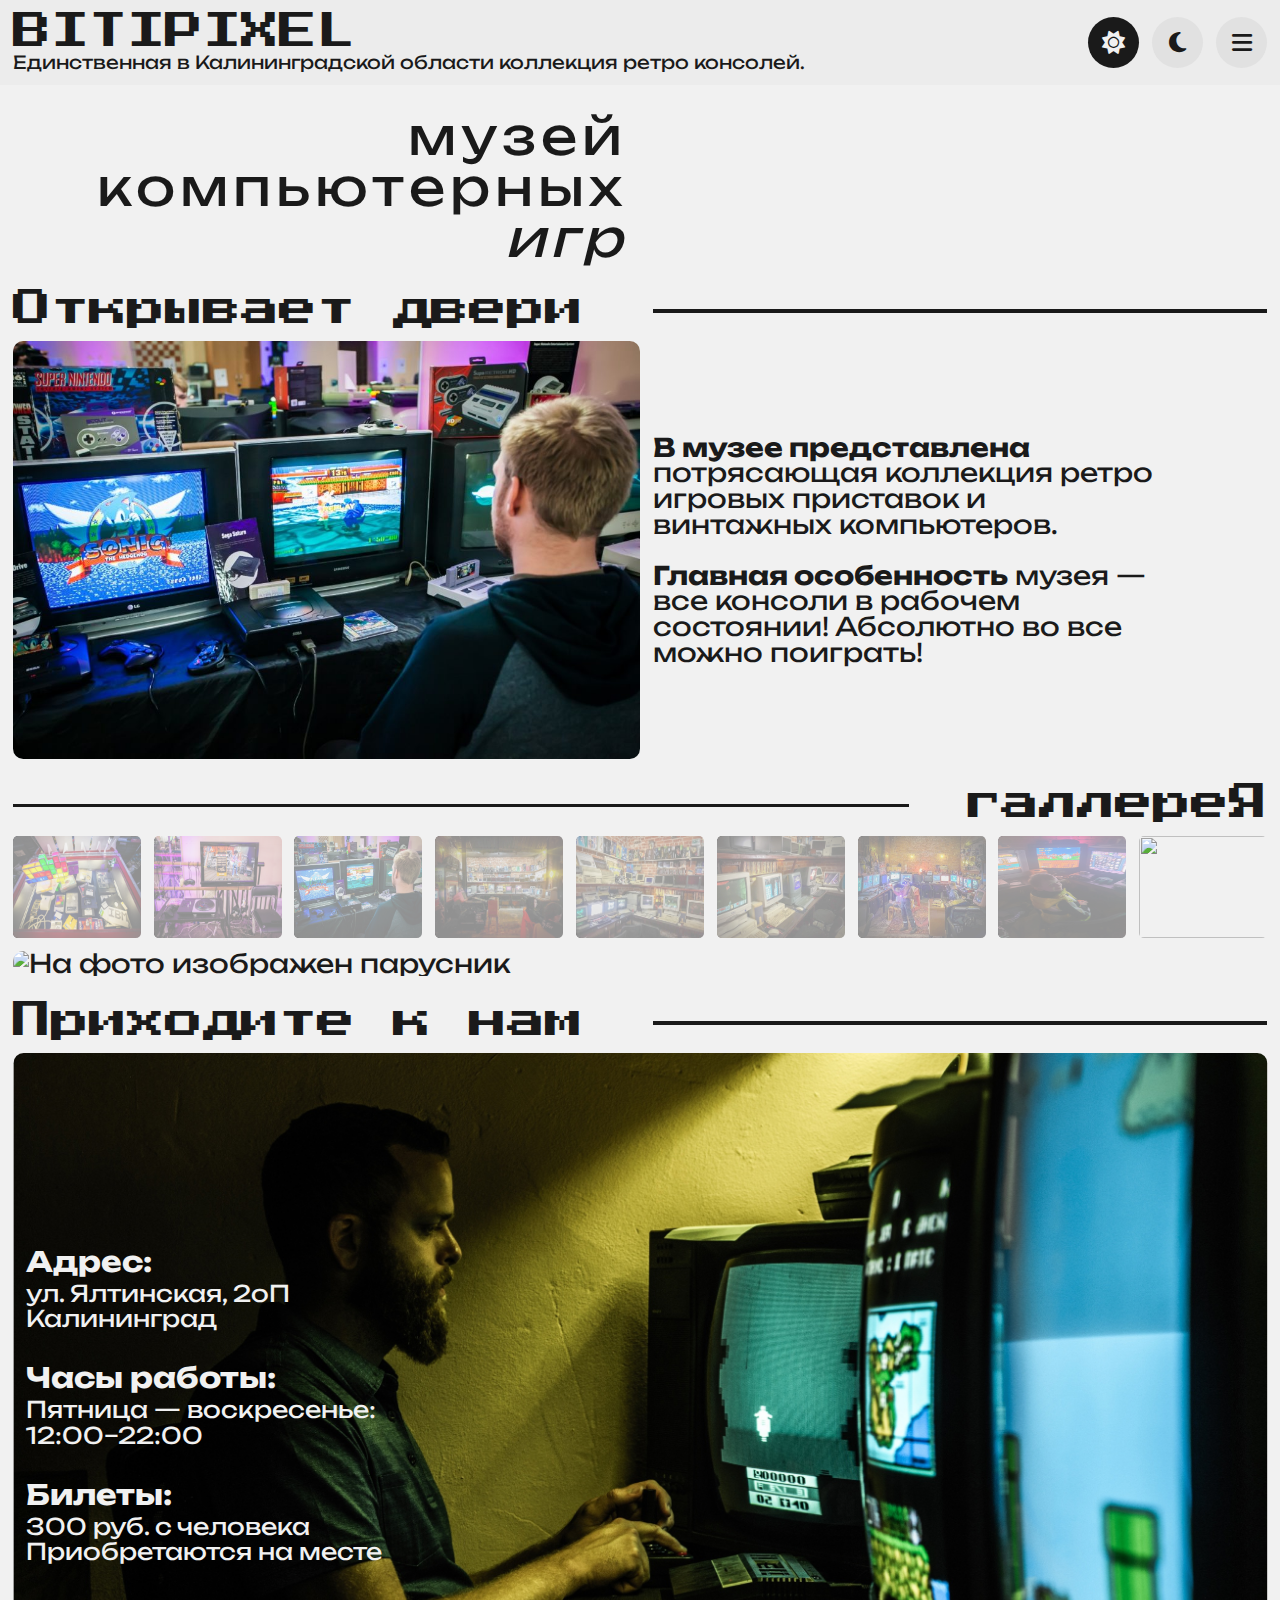
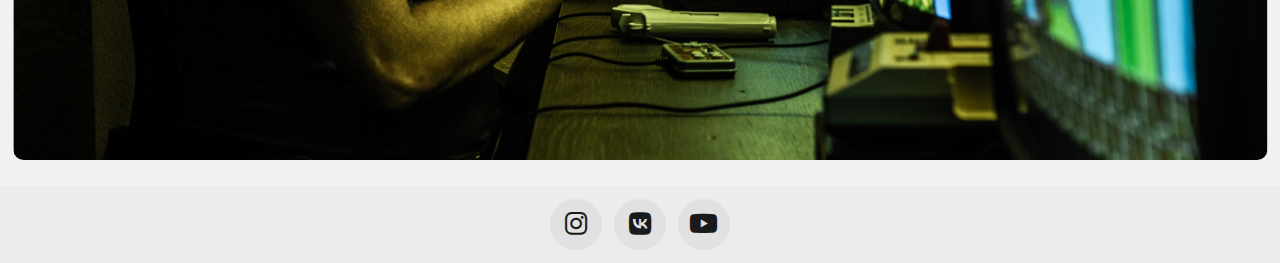
==== commit 089687d9: "fix pictures ways" ====
--- a/app/index.html
+++ b/app/index.html
@@ -1,2 +1,2 @@
-<!DOCTYPE html><html lang="ru"><head><!-- Meta-info--><meta charset="UTF-8"><meta http-equiv="X-UA-Compatible" content="IE=edge"><meta name="viewport" content="width=device-width, initial-scale=1.0"><!-- favicon start ---><link rel="icon" type="image" href="./images/favicon/favicon.svg"><!-- favicon end ---><!-- Stylesheets-links--><link rel="stylesheet" href="./css/style.min.css"><!-- Title and Description--><meta name="description" content="Сайт музея компьютерных игр Bitipixel"><title>Музей компьютерных игр BitIPixel — Главная</title></head><body> <header class="main-header"><div class="main-header__logo"><a class="logo" href="index.html">bitipixel</a><div class="main-header__title">Единственная в Калининградской области коллекция ретро консолей.</div></div><div class="main-header__buttons"><button class="button__light-theme active-button"></button><button class="button__dark-theme"></button><button class="button__hamburger"></button></div></header><section class="mobile-nav hidden"><ul class="mobile-nav__list"><li class="mobile-nav__item"><a href="index.html">главная</a></li><li class="mobile-nav__item"><a href="#about">о нас</a></li><li class="mobile-nav__item"><a href="collection.html">коллекция</a></li><li class="mobile-nav__item"><a href="#main-footer">социальные сети</a></li></ul></section><section class="hero-desktop desktop-only"><div class="hero__container"><p class="hero-desktop__title">музей <br> компьютерных <br> <i>игр</i></p><video class="hero__video" src="../../images/hero-video.webm" width="100%" height="auto" autoplay loop muted></video></div></section><section class="about" id="about"><h1 class="about__title title-left">Открывает двери</h1><div class="about__content"><img class="about__image" src="./images/gallery/gallery-image3.jpeg" alt="На фото посетитель играет в приставку"><div class="about__text-container"><p><b>В музее представлена</b> потрясающая коллекция ретро игровых приставок и винтажных компьютеров. 
-</p><p class="about__text2"><b>Главная&nbsp;особенность</b> музея — все консоли в рабочем состоянии! Абсолютно во все можно поиграть!</p></div></div></section><section class="gallery" id="gallery"><h2 class="gallery__title title-right">галлереЯ</h2><div class="gallery__switcher"><ul class="previews-list"><li class="preview-item"><img src="../images/gallery/gallery-image1.jpeg" alt=""></li><li class="preview-item"><img src="../images/gallery/gallery-image2.jpeg" alt=""></li><li class="preview-item"><img src="../images/gallery/gallery-image3.jpeg" alt=""></li><li class="preview-item"><img src="../images/gallery/gallery-image4.jpg" alt=""></li><li class="preview-item"><img src="../images/gallery/gallery-image5.jpg" alt=""></li><li class="preview-item"><img src="../images/gallery/gallery-image6.jpg" alt=""></li><li class="preview-item"><img src="../images/gallery/gallery-image7.jpg" alt=""></li><li class="preview-item"><img src="../images/gallery/gallery-image8.jpg" alt=""></li><li class="preview-item active-preview"><img src="../images/gallery/gallery-image9.jpg" alt=""></li></ul><img class="gallery__active-photo" src="../images/gallery/gallery-image9.jpg" alt="На фото изображен парусник" width="375" height="auto"></div></section><section class="contacts" id="contacts"><h2 class="contacts__title title-left">Приходите к нам</h2><div class="contacts__content"><img class="contacts__image" src="../images/contacts/map3.jpg" alt="Карта, которая показывает как пройти в музей" width="300" height="400"><ul class="contacts__list"> <li class="contacts__item"><h3>Адрес:</h3><p><a href="https://www.google.com/maps/place/%D0%9C%D1%83%D0%B7%D0%B5%D0%B9+%D0%BA%D0%BE%D0%BC%D0%BF%D1%8C%D1%8E%D1%82%D0%B5%D1%80%D0%BD%D1%8B%D1%85+%D0%B8%D0%B3%D1%80+BIT'%D0%B8'PIXEL/@54.7054798,20.5435743,18.82z/data=!4m5!3m4!1s0x46e33d9425055555:0x6fe13cfa3daaf96d!8m2!3d54.705657!4d20.5445351?coh=164777&amp;entry=tt">ул. Ялтинская, 2оП Калининград</a></p></li><li class="contacts__item"><h3>Часы работы:</h3><p>Пятница — воскресенье: 12:00–22:00</p></li><li class="contacts__item"><h3>Билеты:</h3><p>300 руб. с человека Приобретаются на месте</p></li></ul></div></section><footer class="main-footer" id="main-footer"><ul class="main-footer__socials-list"><li class="main-footer__socials-item"><a class="instagram" href="#"></a></li><li class="main-footer__socials-item"><a class="vkontakte" href="#"></a></li><li class="main-footer__socials-item"><a class="youtube" href="#"></a></li></ul></footer><script src="../../js/main.min.js"></script></body></html>+<!DOCTYPE html><html lang="ru"><head><!-- Meta-info--><meta charset="UTF-8"><meta http-equiv="X-UA-Compatible" content="IE=edge"><meta name="viewport" content="width=device-width, initial-scale=1.0"><!-- favicon start ---><link rel="icon" type="image" href="./images/favicon/favicon.svg"><!-- favicon end ---><!-- Stylesheets-links--><link rel="stylesheet" href="./css/style.min.css"><!-- Title and Description--><meta name="description" content="Сайт музея компьютерных игр Bitipixel"><title>Музей компьютерных игр BitIPixel — Главная</title></head><body> <header class="main-header"><div class="main-header__logo"><a class="logo" href="index.html">bitipixel</a><div class="main-header__title">Единственная в Калининградской области коллекция ретро консолей.</div></div><div class="main-header__buttons"><button class="button__light-theme active-button"></button><button class="button__dark-theme"></button><button class="button__hamburger"></button></div></header><section class="mobile-nav hidden"><ul class="mobile-nav__list"><li class="mobile-nav__item"><a href="index.html">главная</a></li><li class="mobile-nav__item"><a href="#about">о нас</a></li><li class="mobile-nav__item"><a href="collection.html">коллекция</a></li><li class="mobile-nav__item"><a href="#main-footer">социальные сети</a></li></ul></section><section class="hero-desktop desktop-only"><div class="hero__container"><p class="hero-desktop__title">музей <br> компьютерных <br> <i>игр</i></p><video class="hero__video" src="./images/hero-video.webm" width="100%" height="auto" autoplay loop muted></video></div></section><section class="about" id="about"><h1 class="about__title title-left">Открывает двери</h1><div class="about__content"><img class="about__image" src="./images/gallery/gallery-image3.jpeg" alt="На фото посетитель играет в приставку"><div class="about__text-container"><p><b>В музее представлена</b> потрясающая коллекция ретро игровых приставок и винтажных компьютеров. 
+</p><p class="about__text2"><b>Главная&nbsp;особенность</b> музея — все консоли в рабочем состоянии! Абсолютно во все можно поиграть!</p></div></div></section><section class="gallery" id="gallery"><h2 class="gallery__title title-right">галлереЯ</h2><div class="gallery__switcher"><ul class="previews-list"><li class="preview-item"><img src="./images/gallery/gallery-image1.jpeg" alt=""></li><li class="preview-item"><img src="./images/gallery/gallery-image2.jpeg" alt=""></li><li class="preview-item"><img src="./images/gallery/gallery-image3.jpeg" alt=""></li><li class="preview-item"><img src="./images/gallery/gallery-image4.jpg" alt=""></li><li class="preview-item"><img src="./images/gallery/gallery-image5.jpg" alt=""></li><li class="preview-item"><img src="./images/gallery/gallery-image6.jpg" alt=""></li><li class="preview-item"><img src="./images/gallery/gallery-image7.jpg" alt=""></li><li class="preview-item"><img src="./images/gallery/gallery-image8.jpg" alt=""></li><li class="preview-item active-preview"><img src="../images/gallery/gallery-image9.jpg" alt=""></li></ul><img class="gallery__active-photo" src="../images/gallery/gallery-image9.jpg" alt="На фото изображен парусник" width="375" height="auto"></div></section><section class="contacts" id="contacts"><h2 class="contacts__title title-left">Приходите к нам</h2><div class="contacts__content"><img class="contacts__image" src="./images/contacts/map3.jpg" alt="Карта, которая показывает как пройти в музей" width="300" height="400"><ul class="contacts__list"> <li class="contacts__item"><h3>Адрес:</h3><p><a href="https://www.google.com/maps/place/%D0%9C%D1%83%D0%B7%D0%B5%D0%B9+%D0%BA%D0%BE%D0%BC%D0%BF%D1%8C%D1%8E%D1%82%D0%B5%D1%80%D0%BD%D1%8B%D1%85+%D0%B8%D0%B3%D1%80+BIT'%D0%B8'PIXEL/@54.7054798,20.5435743,18.82z/data=!4m5!3m4!1s0x46e33d9425055555:0x6fe13cfa3daaf96d!8m2!3d54.705657!4d20.5445351?coh=164777&amp;entry=tt">ул. Ялтинская, 2оП Калининград</a></p></li><li class="contacts__item"><h3>Часы работы:</h3><p>Пятница — воскресенье: 12:00–22:00</p></li><li class="contacts__item"><h3>Билеты:</h3><p>300 руб. с человека Приобретаются на месте</p></li></ul></div></section><footer class="main-footer" id="main-footer"><ul class="main-footer__socials-list"><li class="main-footer__socials-item"><a class="instagram" href="https://www.instagram.com/bitipixel/"></a></li><li class="main-footer__socials-item"><a class="vkontakte" href="https://vk.com/bitipixel39"></a></li><li class="main-footer__socials-item"><a class="youtube" href="https://www.youtube.com/channel/UCPLW5SdYEU3WHhQnYM9CYZg"></a></li></ul></footer><script src="./js/main.min.js"></script></body></html>--- a/app/css/style.min.css
+++ b/app/css/style.min.css
@@ -3,6 +3,7 @@
 body {
   -webkit-box-sizing: border-box;
           box-sizing: border-box;
+  height: 100vh;
 }
 
 *,
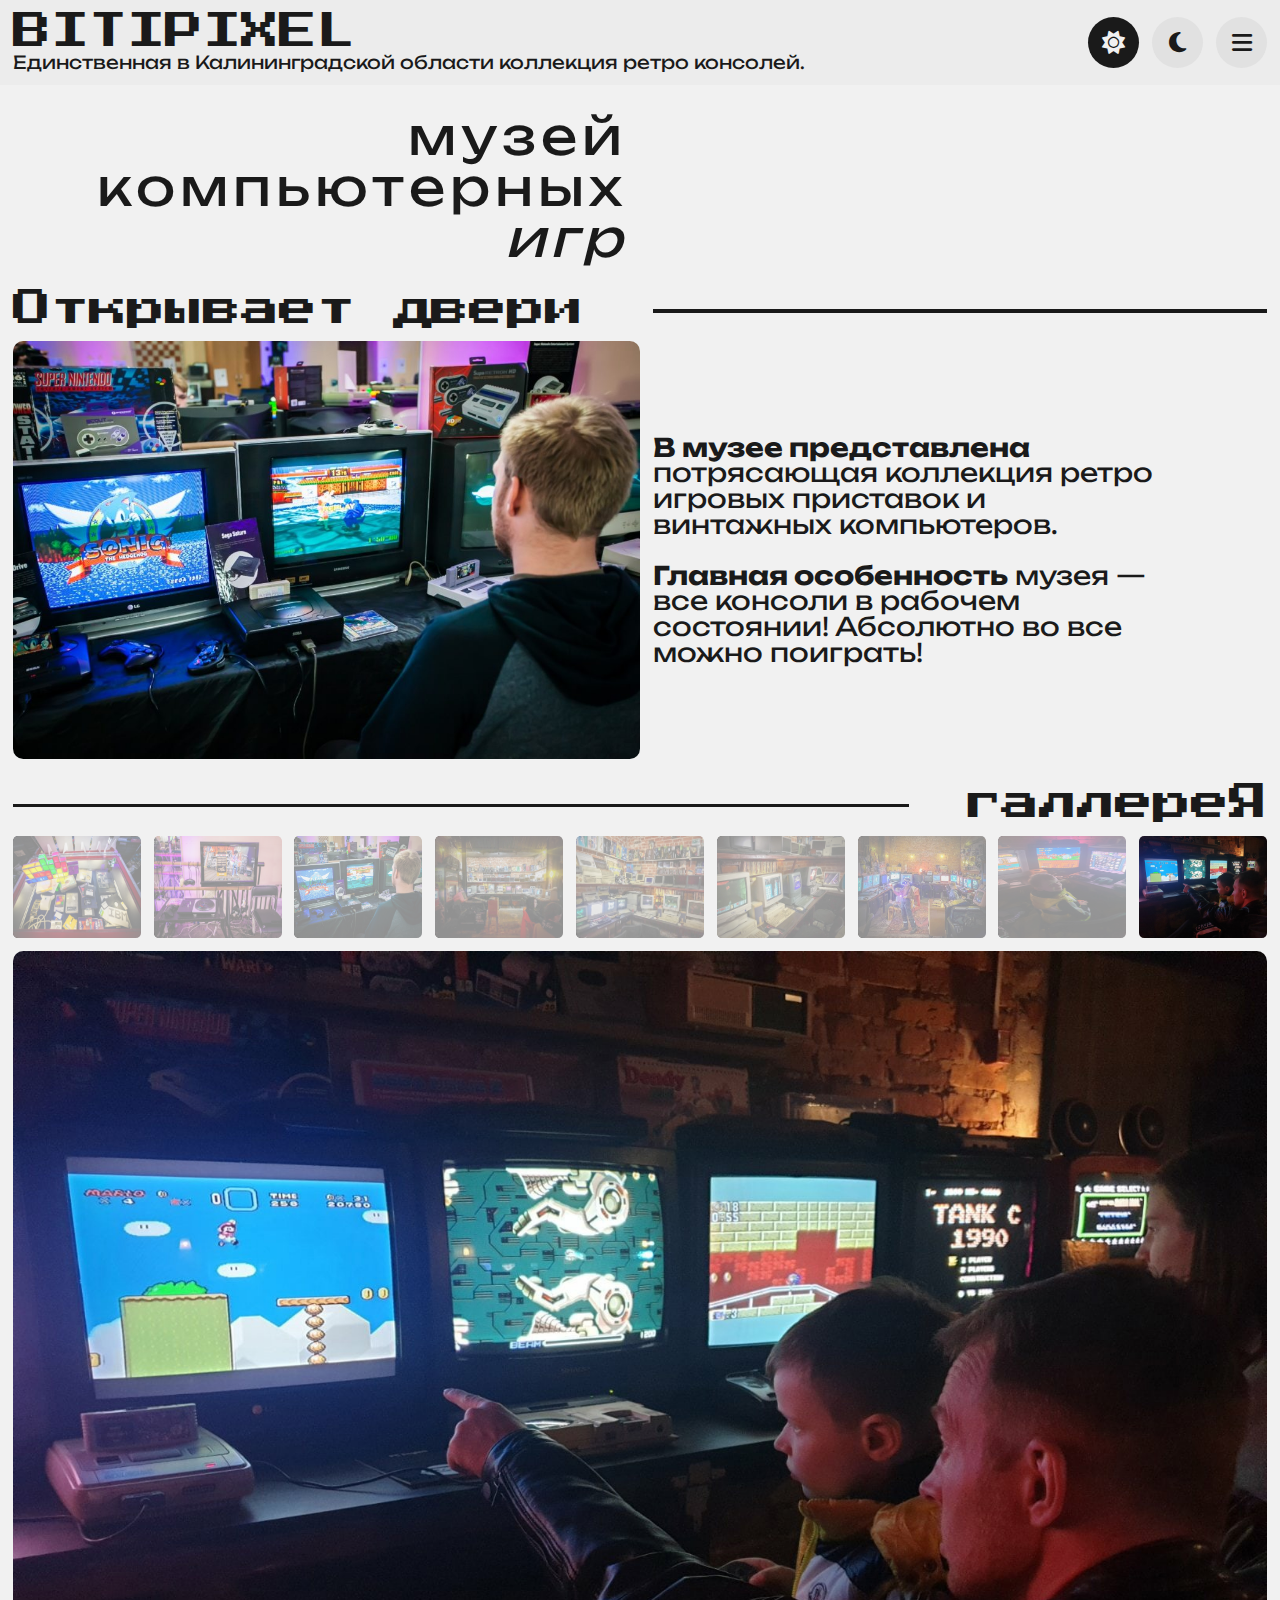
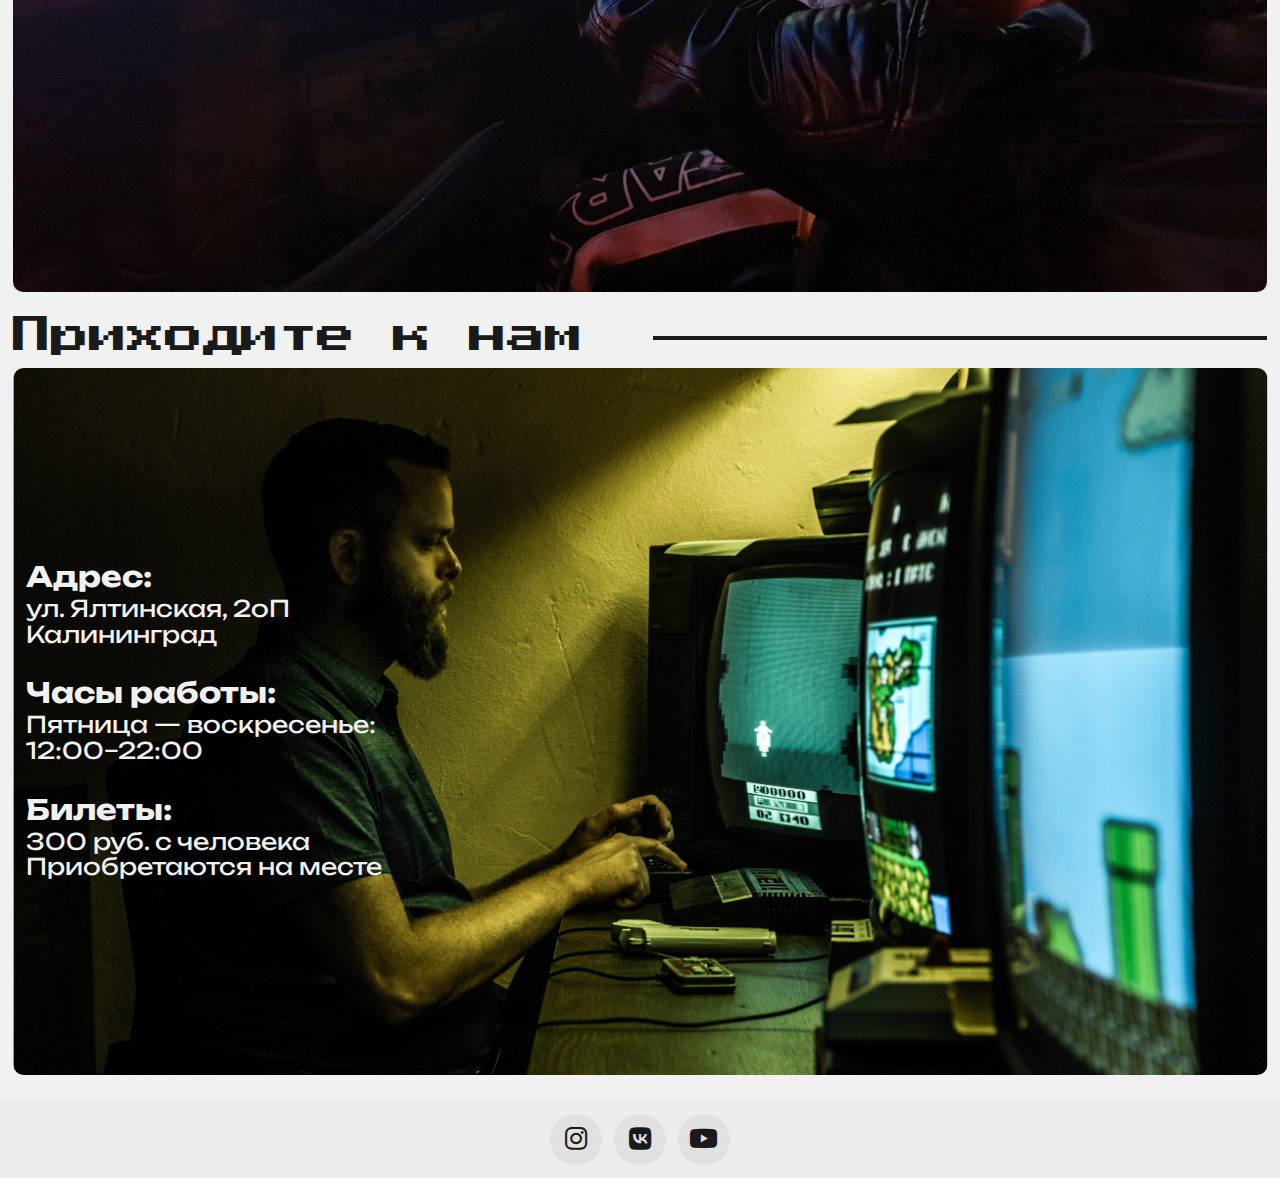
==== commit 9457d664: "little fixed about body height and header z-index" ====
--- a/app/index.html
+++ b/app/index.html
@@ -1,2 +1,2 @@
 <!DOCTYPE html><html lang="ru"><head><!-- Meta-info--><meta charset="UTF-8"><meta http-equiv="X-UA-Compatible" content="IE=edge"><meta name="viewport" content="width=device-width, initial-scale=1.0"><!-- favicon start ---><link rel="icon" type="image" href="./images/favicon/favicon.svg"><!-- favicon end ---><!-- Stylesheets-links--><link rel="stylesheet" href="./css/style.min.css"><!-- Title and Description--><meta name="description" content="Сайт музея компьютерных игр Bitipixel"><title>Музей компьютерных игр BitIPixel — Главная</title></head><body> <header class="main-header"><div class="main-header__logo"><a class="logo" href="index.html">bitipixel</a><div class="main-header__title">Единственная в Калининградской области коллекция ретро консолей.</div></div><div class="main-header__buttons"><button class="button__light-theme active-button"></button><button class="button__dark-theme"></button><button class="button__hamburger"></button></div></header><section class="mobile-nav hidden"><ul class="mobile-nav__list"><li class="mobile-nav__item"><a href="index.html">главная</a></li><li class="mobile-nav__item"><a href="#about">о нас</a></li><li class="mobile-nav__item"><a href="collection.html">коллекция</a></li><li class="mobile-nav__item"><a href="#main-footer">социальные сети</a></li></ul></section><section class="hero-desktop desktop-only"><div class="hero__container"><p class="hero-desktop__title">музей <br> компьютерных <br> <i>игр</i></p><video class="hero__video" src="./images/hero-video.webm" width="100%" height="auto" autoplay loop muted></video></div></section><section class="about" id="about"><h1 class="about__title title-left">Открывает двери</h1><div class="about__content"><img class="about__image" src="./images/gallery/gallery-image3.jpeg" alt="На фото посетитель играет в приставку"><div class="about__text-container"><p><b>В музее представлена</b> потрясающая коллекция ретро игровых приставок и винтажных компьютеров. 
-</p><p class="about__text2"><b>Главная&nbsp;особенность</b> музея — все консоли в рабочем состоянии! Абсолютно во все можно поиграть!</p></div></div></section><section class="gallery" id="gallery"><h2 class="gallery__title title-right">галлереЯ</h2><div class="gallery__switcher"><ul class="previews-list"><li class="preview-item"><img src="./images/gallery/gallery-image1.jpeg" alt=""></li><li class="preview-item"><img src="./images/gallery/gallery-image2.jpeg" alt=""></li><li class="preview-item"><img src="./images/gallery/gallery-image3.jpeg" alt=""></li><li class="preview-item"><img src="./images/gallery/gallery-image4.jpg" alt=""></li><li class="preview-item"><img src="./images/gallery/gallery-image5.jpg" alt=""></li><li class="preview-item"><img src="./images/gallery/gallery-image6.jpg" alt=""></li><li class="preview-item"><img src="./images/gallery/gallery-image7.jpg" alt=""></li><li class="preview-item"><img src="./images/gallery/gallery-image8.jpg" alt=""></li><li class="preview-item active-preview"><img src="../images/gallery/gallery-image9.jpg" alt=""></li></ul><img class="gallery__active-photo" src="../images/gallery/gallery-image9.jpg" alt="На фото изображен парусник" width="375" height="auto"></div></section><section class="contacts" id="contacts"><h2 class="contacts__title title-left">Приходите к нам</h2><div class="contacts__content"><img class="contacts__image" src="./images/contacts/map3.jpg" alt="Карта, которая показывает как пройти в музей" width="300" height="400"><ul class="contacts__list"> <li class="contacts__item"><h3>Адрес:</h3><p><a href="https://www.google.com/maps/place/%D0%9C%D1%83%D0%B7%D0%B5%D0%B9+%D0%BA%D0%BE%D0%BC%D0%BF%D1%8C%D1%8E%D1%82%D0%B5%D1%80%D0%BD%D1%8B%D1%85+%D0%B8%D0%B3%D1%80+BIT'%D0%B8'PIXEL/@54.7054798,20.5435743,18.82z/data=!4m5!3m4!1s0x46e33d9425055555:0x6fe13cfa3daaf96d!8m2!3d54.705657!4d20.5445351?coh=164777&amp;entry=tt">ул. Ялтинская, 2оП Калининград</a></p></li><li class="contacts__item"><h3>Часы работы:</h3><p>Пятница — воскресенье: 12:00–22:00</p></li><li class="contacts__item"><h3>Билеты:</h3><p>300 руб. с человека Приобретаются на месте</p></li></ul></div></section><footer class="main-footer" id="main-footer"><ul class="main-footer__socials-list"><li class="main-footer__socials-item"><a class="instagram" href="https://www.instagram.com/bitipixel/"></a></li><li class="main-footer__socials-item"><a class="vkontakte" href="https://vk.com/bitipixel39"></a></li><li class="main-footer__socials-item"><a class="youtube" href="https://www.youtube.com/channel/UCPLW5SdYEU3WHhQnYM9CYZg"></a></li></ul></footer><script src="./js/main.min.js"></script></body></html>+</p><p class="about__text2"><b>Главная&nbsp;особенность</b> музея — все консоли в рабочем состоянии! Абсолютно во все можно поиграть!</p></div></div></section><section class="gallery" id="gallery"><h2 class="gallery__title title-right">галлереЯ</h2><div class="gallery__switcher"><ul class="previews-list"><li class="preview-item"><img src="./images/gallery/gallery-image1.jpeg" alt=""></li><li class="preview-item"><img src="./images/gallery/gallery-image2.jpeg" alt=""></li><li class="preview-item"><img src="./images/gallery/gallery-image3.jpeg" alt=""></li><li class="preview-item"><img src="./images/gallery/gallery-image4.jpg" alt=""></li><li class="preview-item"><img src="./images/gallery/gallery-image5.jpg" alt=""></li><li class="preview-item"><img src="./images/gallery/gallery-image6.jpg" alt=""></li><li class="preview-item"><img src="./images/gallery/gallery-image7.jpg" alt=""></li><li class="preview-item"><img src="./images/gallery/gallery-image8.jpg" alt=""></li><li class="preview-item active-preview"><img src="./images/gallery/gallery-image9.jpg" alt=""></li></ul><img class="gallery__active-photo" src="./images/gallery/gallery-image9.jpg" alt="На фото изображен парусник" width="375" height="auto"></div></section><section class="contacts" id="contacts"><h2 class="contacts__title title-left">Приходите к нам</h2><div class="contacts__content"><img class="contacts__image" src="./images/contacts/map3.jpg" alt="Карта, которая показывает как пройти в музей" width="300" height="400"><ul class="contacts__list"> <li class="contacts__item"><h3>Адрес:</h3><p><a href="https://www.google.com/maps/place/%D0%9C%D1%83%D0%B7%D0%B5%D0%B9+%D0%BA%D0%BE%D0%BC%D0%BF%D1%8C%D1%8E%D1%82%D0%B5%D1%80%D0%BD%D1%8B%D1%85+%D0%B8%D0%B3%D1%80+BIT'%D0%B8'PIXEL/@54.7054798,20.5435743,18.82z/data=!4m5!3m4!1s0x46e33d9425055555:0x6fe13cfa3daaf96d!8m2!3d54.705657!4d20.5445351?coh=164777&amp;entry=tt">ул. Ялтинская, 2оП Калининград</a></p></li><li class="contacts__item"><h3>Часы работы:</h3><p>Пятница — воскресенье: 12:00–22:00</p></li><li class="contacts__item"><h3>Билеты:</h3><p>300 руб. с человека Приобретаются на месте</p></li></ul></div></section><footer class="main-footer" id="main-footer"><ul class="main-footer__socials-list"><li class="main-footer__socials-item"><a class="instagram" href="https://www.instagram.com/bitipixel/"></a></li><li class="main-footer__socials-item"><a class="vkontakte" href="https://vk.com/bitipixel39"></a></li><li class="main-footer__socials-item"><a class="youtube" href="https://www.youtube.com/channel/UCPLW5SdYEU3WHhQnYM9CYZg"></a></li></ul></footer><script src="./js/main.min.js"></script></body></html>